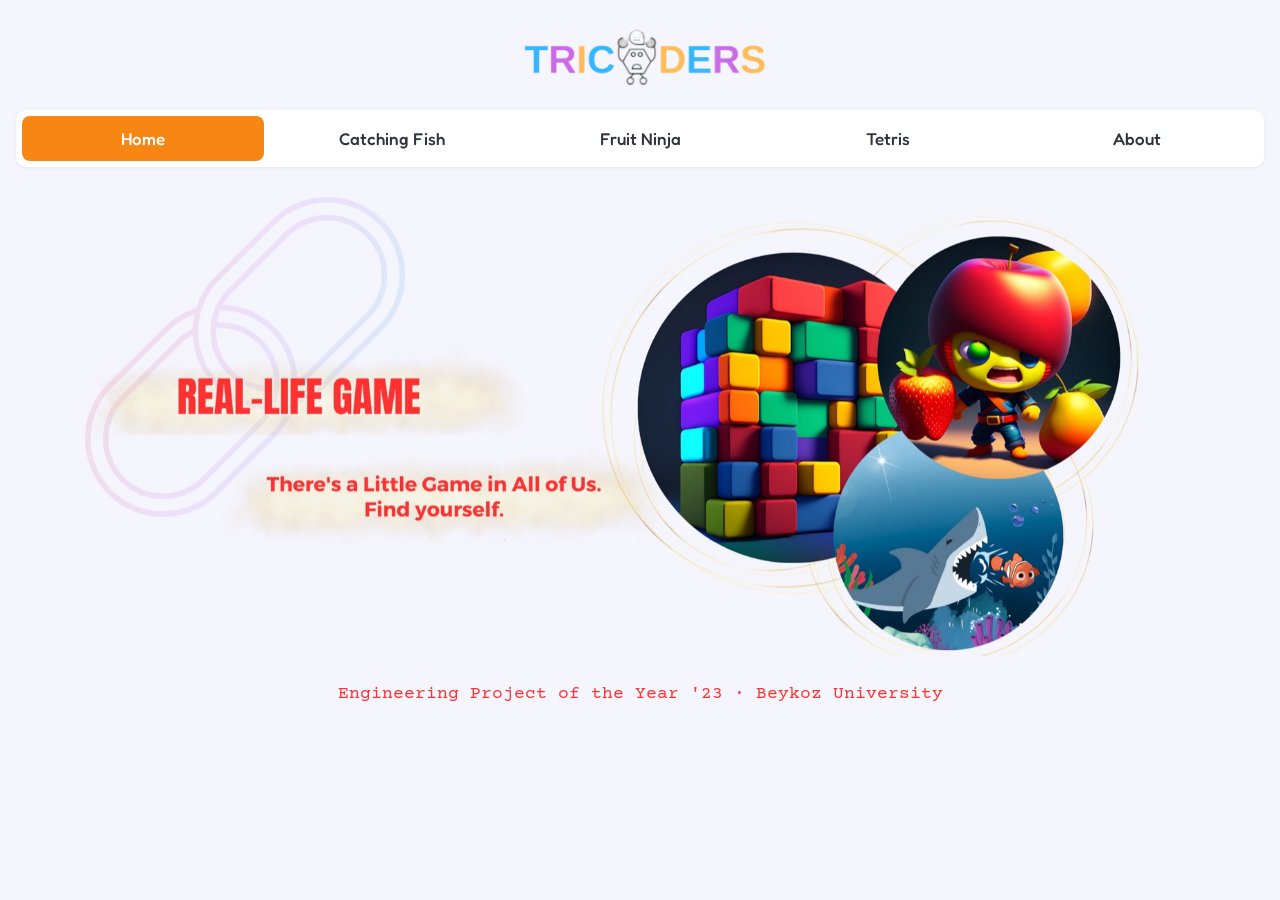
==== web/index.html @ 1a33a557 "Add browser version of the site and games Rewrites the Streamlit + pygame project as a static site i" ====
<!DOCTYPE html>
<html lang="en">
<head>
  <meta charset="UTF-8">
  <meta name="viewport" content="width=device-width, initial-scale=1.0">
  <title>Tricoders · Real-Life Games</title>
  <meta name="description" content="Tricoders: Catching Fish, Fruit Ninja and Tetris played with your hands through your webcam.">
  <link rel="icon" href="assets/site/icon.png">
  <link href="https://fonts.googleapis.com/css2?family=Fredoka:wght@500;600;700&family=Courier+Prime:wght@700&display=swap" rel="stylesheet">
  <style>
    :root {
      --bg: #f5f5fd;
      --primary: #f88615;
      --text: #31333f;
      --muted: #6b6d7a;
      --card: #ffffff;
      --border: #e4e4f0;
    }
    * { box-sizing: border-box; }
    body {
      margin: 0;
      background: var(--bg);
      color: var(--text);
      font-family: "Fredoka", system-ui, sans-serif;
    }
    .wrap { max-width: 1280px; margin: 0 auto; padding: 0 16px 48px; }

    header { padding: 28px 0 8px; text-align: center; }
    header img { width: min(420px, 80%); height: auto; }

    nav {
      display: flex;
      flex-wrap: wrap;
      gap: 6px;
      justify-content: center;
      background: var(--card);
      border-radius: 10px;
      padding: 6px;
      margin: 12px auto 28px;
      box-shadow: 0 1px 4px rgba(0, 0, 0, 0.06);
    }
    nav a {
      flex: 1 1 140px;
      text-align: center;
      padding: 12px 10px;
      border-radius: 8px;
      color: var(--text);
      text-decoration: none;
      font-weight: 500;
      font-size: 17px;
    }
    nav a:hover { color: var(--primary); }
    nav a.active { background: var(--primary); color: #fff; }

    section { display: none; }
    section.active { display: block; }
    .hero { width: 100%; height: auto; display: block; border-radius: 12px; }

    .actions {
      display: flex;
      flex-wrap: wrap;
      gap: 14px;
      justify-content: center;
      align-items: center;
      margin: 0 0 22px;
    }
    .play {
      display: inline-block;
      padding: 14px 34px;
      border-radius: 999px;
      color: #fff;
      font-weight: 700;
      font-size: 20px;
      letter-spacing: 0.5px;
      text-decoration: none;
      box-shadow: 0 6px 18px rgba(0, 0, 0, 0.12);
      transition: transform 0.15s ease;
    }
    .play:hover { transform: translateY(-2px); }
    .play.blue { background: #2e78d6; }
    .play.red { background: #e5383b; }
    .play.green { background: #1fa45a; }
    .download { color: var(--muted); font-weight: 500; }
    .note {
      text-align: center;
      color: var(--muted);
      font-size: 15px;
      margin: -8px 0 22px;
    }

    .feedback {
      max-width: 720px;
      margin: 32px auto 0;
      background: var(--card);
      border-radius: 14px;
      padding: 24px;
      box-shadow: 0 1px 4px rgba(0, 0, 0, 0.06);
    }
    .feedback h2 { margin: 0 0 16px; font-weight: 600; }
    .feedback label { display: block; font-size: 14px; color: var(--muted); margin: 12px 0 4px; }
    .feedback input {
      width: 100%;
      padding: 10px 12px;
      border: 1px solid var(--border);
      border-radius: 8px;
      font: inherit;
      background: var(--bg);
    }
    .grid2 { display: grid; grid-template-columns: 1fr 1fr; gap: 0 16px; }
    .feedback button {
      margin-top: 18px;
      padding: 10px 22px;
      border: 0;
      border-radius: 8px;
      background: var(--primary);
      color: #fff;
      font: inherit;
      font-weight: 600;
      cursor: pointer;
    }
    .success { color: #1f8a4c; margin-left: 12px; }
    .entries { margin-top: 20px; font-size: 14px; color: var(--muted); }
    .entries div { padding: 8px 0; border-top: 1px solid var(--border); }

    .award {
      text-align: center;
      font-family: "Courier Prime", monospace;
      color: #ff3131;
      font-size: 18px;
      margin: 28px 0 0;
    }

    /* HINT block drawn in the empty space under each game's description, like the original site */
    .game-card { position: relative; container-type: inline-size; }
    .hint {
      position: absolute;
      left: 37.6%;
      top: 57%;
      width: 58%;
      font-size: 1.3cqw;
    }
    .hint-label {
      display: inline-block;
      background: #fde9d6;
      padding: 0.2em 0.4em;
      border-radius: 4px;
      font-weight: 700;
      font-size: 1.15em;
      letter-spacing: 0.5px;
    }
    .hint-row {
      display: flex;
      align-items: flex-start;
      justify-content: center;
      gap: 3.2em;
      margin-top: 0.6em;
    }
    .hint-row.center { align-items: center; }
    .hint-item { display: flex; flex-direction: column; align-items: center; gap: 0.3em; }
    .hint-item img { width: 4.6em; height: auto; }
    .hint-item b {
      color: var(--primary);
      font-size: 0.95em;
      letter-spacing: 0.5px;
      white-space: nowrap;
    }
    .hint-item svg { width: 4.6em; height: auto; }
    .hint-item svg.rot { width: 1.9em; }
    .hint-item svg.down { width: 1em; }
    .hint-item .no-hand { font-weight: 700; font-size: 1.05em; height: 5.5em; display: flex; align-items: center; }
    @media (max-width: 700px) {
      .hint { position: static; width: auto; font-size: 13px; margin: 12px 0 0; }
      .hint-row { gap: 18px; flex-wrap: wrap; }
      .hint-item img { width: 46px; }
      .hint-item svg { width: 54px; }
      .hint-item svg.rot { width: 22px; }
      .hint-item svg.down { width: 12px; }
      .hint-item .no-hand { height: 56px; }
    }
    @media (max-width: 600px) {
      .grid2 { grid-template-columns: 1fr; }
      nav a { flex-basis: 45%; font-size: 15px; }
    }
  </style>
</head>
<body>
  <div class="wrap">
    <header><img src="assets/site/logo.png" alt="Tricoders"></header>

    <nav>
      <a href="#home" data-tab="home">Home</a>
      <a href="#catching-fish" data-tab="catching-fish">Catching Fish</a>
      <a href="#fruit-ninja" data-tab="fruit-ninja">Fruit Ninja</a>
      <a href="#tetris" data-tab="tetris">Tetris</a>
      <a href="#about" data-tab="about">About</a>
    </nav>

    <section id="home">
      <img class="hero" src="assets/site/home.jpg" alt="Real-Life Game: There's a little game in all of us. Find yourself.">
      <p class="award">Engineering Project of the Year '23 · Beykoz University</p>
    </section>

    <section id="catching-fish">
      <div class="actions">
        <a class="play blue" href="games/catching-fish.html">PLAY CATCHING FISH</a>
        <a class="download" href="https://github.com/elif1906/Catching-fish" target="_blank" rel="noopener">Download</a>
      </div>
      <p class="note">Kameran açılır, elini aç-kapa yaparak köpek balığını yönet. Kamera yoksa fare ile de oynanır.</p>
      <div class="game-card">
        <img class="hero" src="assets/site/catching-fish.jpg" alt="Catching Fish">
        <div class="hint">
          <span class="hint-label">HINT:</span>
          <div class="hint-row center">
            <div class="hint-item"><img src="assets/hints/open.svg" alt="Open hand"></div>
            <div class="hint-item"><svg viewBox="0 0 120 60" fill="none" stroke="#222" stroke-width="5" stroke-linecap="round" stroke-linejoin="round"><path d="M6 52 C20 20 48 12 58 30 C66 46 46 50 50 34 C56 14 86 8 108 16"/><path d="M96 6 L110 16 L98 28"/></svg><b>CATCHING</b></div>
            <div class="hint-item"><img src="assets/hints/fist.svg" alt="Closed hand"></div>
          </div>
        </div>
      </div>
    </section>

    <section id="fruit-ninja">
      <div class="actions">
        <a class="play red" href="games/fruit-ninja.html">PLAY FRUIT NINJA</a>
        <a class="download" href="https://github.com/elif1906/FruitAl" target="_blank" rel="noopener">Download</a>
      </div>
      <p class="note">İki elinle de oynayabilirsin: meyvenin üstünde elini aç, sonra kapatıp yakala.</p>
      <div class="game-card">
        <img class="hero" src="assets/site/fruit-ninja.jpg" alt="Fruit Ninja">
        <div class="hint">
          <span class="hint-label">HINT:</span>
          <div class="hint-row center">
            <div class="hint-item"><img src="assets/hints/open.svg" alt="Open hand"></div>
            <div class="hint-item"><svg viewBox="0 0 120 60" fill="none" stroke="#222" stroke-width="5" stroke-linecap="round" stroke-linejoin="round"><path d="M6 52 C20 20 48 12 58 30 C66 46 46 50 50 34 C56 14 86 8 108 16"/><path d="M96 6 L110 16 L98 28"/></svg><b>PICK UP</b></div>
            <div class="hint-item"><img src="assets/hints/fist.svg" alt="Closed hand"></div>
          </div>
        </div>
      </div>
    </section>

    <section id="tetris">
      <div class="actions">
        <a class="play green" href="games/tetris.html">PLAY TETRIS</a>
        <a class="download" href="https://github.com/elif1906/TetrisAl" target="_blank" rel="noopener">Download</a>
      </div>
      <p class="note">Blokları el hareketlerinle yönet. Klavyenin ok tuşları da çalışır.</p>
      <div class="game-card">
        <img class="hero" src="assets/site/tetris.jpg" alt="Tetris">
        <div class="hint">
          <span class="hint-label">HINT:</span>
          <div class="hint-row">
            <div class="hint-item"><img src="assets/hints/thumb.svg" alt="Fist with thumb out"><b>GO LEFT</b><svg viewBox="0 0 120 30" fill="none" stroke="#222" stroke-width="5" stroke-linecap="round" stroke-linejoin="round"><path d="M112 15 H10 M24 4 L10 15 L24 26"/></svg></div>
            <div class="hint-item"><img src="assets/hints/pinky.svg" alt="Fist with pinky up"><b>GO RIGHT</b><svg viewBox="0 0 120 30" fill="none" stroke="#222" stroke-width="5" stroke-linecap="round" stroke-linejoin="round"><path d="M8 15 H110 M96 4 L110 15 L96 26"/></svg></div>
            <div class="hint-item"><img src="assets/hints/open.svg" alt="Open hand"><b>ROTATES</b><svg class="rot" viewBox="0 0 60 60" fill="none" stroke="#222" stroke-width="5" stroke-linecap="round" stroke-linejoin="round"><path d="M44 16 A20 20 0 1 1 16 18"/><path d="M8 10 L16 18 L6 24"/></svg></div>
            <div class="hint-item"><span class="no-hand">NO HAND</span><b>GO DOWN</b><svg class="down" viewBox="0 0 30 60" fill="none" stroke="#222" stroke-width="5" stroke-linecap="round" stroke-linejoin="round"><path d="M15 4 V54 M4 42 L15 54 L26 42"/></svg></div>
          </div>
        </div>
      </div>
    </section>

    <section id="about">
      <img class="hero" src="assets/site/about.jpg" alt="Who are we? Şevval Kalkavan, Kübra Bahadır, Elif Nur Aslıhan Celepoğlu">

      <form class="feedback" id="feedback">
        <h2>We are waiting your comments 😎</h2>
        <div class="grid2">
          <div><label for="f-name">Name</label><input id="f-name" required></div>
          <div><label for="f-last">Last name</label><input id="f-last"></div>
          <div><label for="f-age">Age</label><input id="f-age" type="number" min="0" max="120"></div>
          <div><label for="f-game">Favorite game</label><input id="f-game"></div>
          <div><label for="f-fish">Catching Fish score [0–10]</label><input id="f-fish" type="number" min="0" max="10"></div>
          <div><label for="f-fruit">Fruit Ninja score [0–10]</label><input id="f-fruit" type="number" min="0" max="10"></div>
          <div><label for="f-tetris">Tetris score [0–10]</label><input id="f-tetris" type="number" min="0" max="10"></div>
        </div>
        <button type="submit">Sign the form</button><span class="success" id="f-ok" hidden>Form signed successfully.</span>
        <div class="entries" id="entries"></div>
      </form>
    </section>
  </div>

  <script>
    const tabs = ["home", "catching-fish", "fruit-ninja", "tetris", "about"];
    function show() {
      const current = tabs.includes(location.hash.slice(1)) ? location.hash.slice(1) : "home";
      for (const id of tabs) document.getElementById(id).classList.toggle("active", id === current);
      document.querySelectorAll("nav a").forEach((a) => a.classList.toggle("active", a.dataset.tab === current));
    }
    window.addEventListener("hashchange", show);
    show();

    // comments are kept in this browser only (the site has no server)
    const KEY = "tricoders-comments";
    const read = () => { try { return JSON.parse(localStorage.getItem(KEY)) || []; } catch { return []; } };
    function renderEntries() {
      const box = document.getElementById("entries");
      box.replaceChildren(...read().map((e) => {
        const div = document.createElement("div");
        div.textContent = `${e.name} ${e.last} · ${e.game || "-"} · Fish ${e.fish || "-"} / Fruit ${e.fruit || "-"} / Tetris ${e.tetris || "-"} · ${e.date}`;
        return div;
      }));
    }
    document.getElementById("feedback").addEventListener("submit", (ev) => {
      ev.preventDefault();
      const v = (id) => document.getElementById(id).value.trim();
      const entry = { name: v("f-name"), last: v("f-last"), age: v("f-age"), game: v("f-game"),
        fish: v("f-fish"), fruit: v("f-fruit"), tetris: v("f-tetris"), date: new Date().toLocaleString() };
      try { localStorage.setItem(KEY, JSON.stringify([...read(), entry])); } catch {}
      ev.target.reset();
      document.getElementById("f-ok").hidden = false;
      renderEntries();
    });
    renderEntries();
  </script>
</body>
</html>
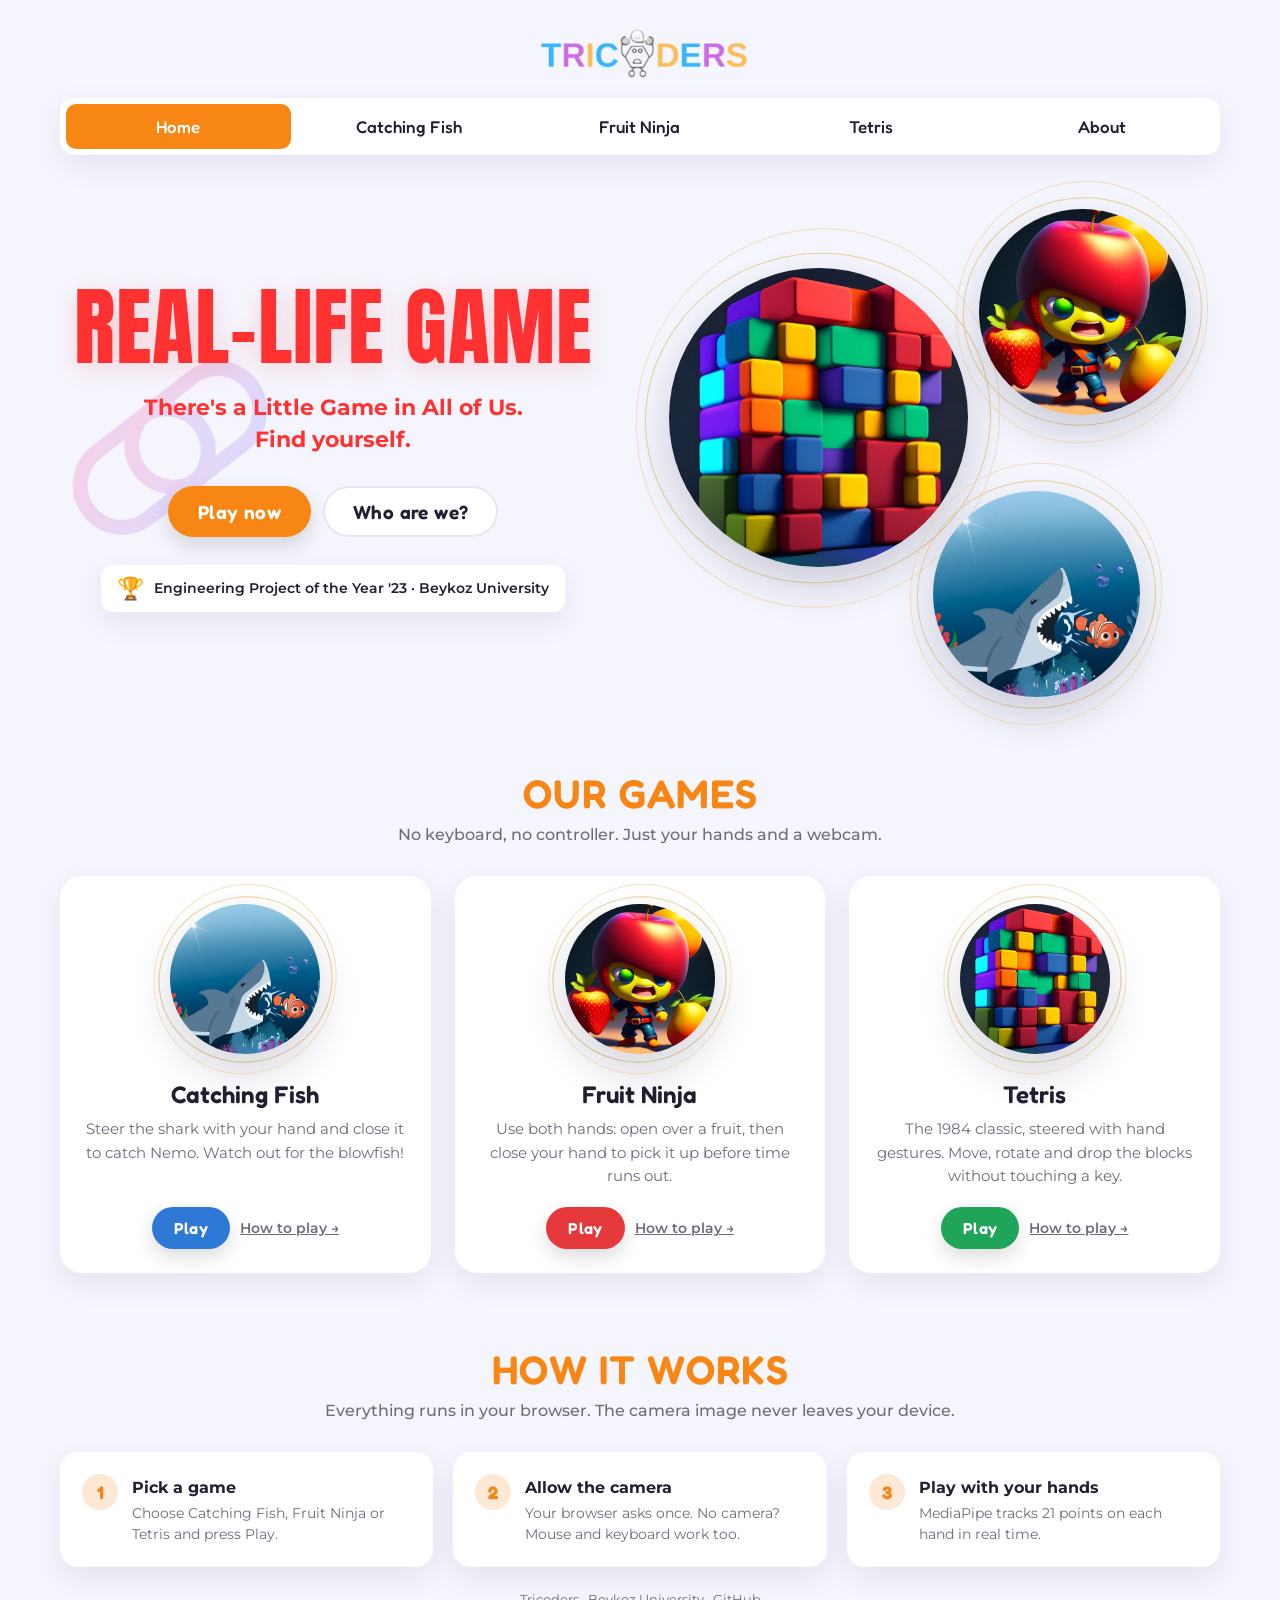
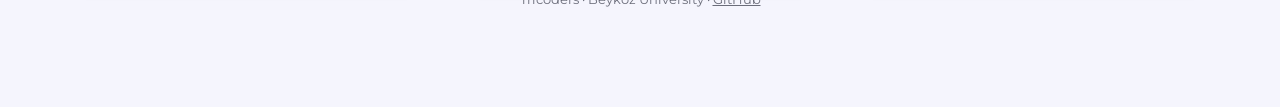
==== commit 70602fb3: "Rebuild site pages in HTML/CSS instead of PNG slides The home hero, game descriptions and About team" ====
--- a/web/index.html
+++ b/web/index.html
@@ -6,180 +6,403 @@
   <title>Tricoders · Real-Life Games</title>
   <meta name="description" content="Tricoders: Catching Fish, Fruit Ninja and Tetris played with your hands through your webcam.">
   <link rel="icon" href="assets/site/icon.png">
-  <link href="https://fonts.googleapis.com/css2?family=Fredoka:wght@500;600;700&family=Courier+Prime:wght@700&display=swap" rel="stylesheet">
+  <link rel="preconnect" href="https://fonts.googleapis.com">
+  <link rel="preconnect" href="https://fonts.gstatic.com" crossorigin>
+  <link href="https://fonts.googleapis.com/css2?family=Anton&family=Fredoka:wght@500;600;700&family=Montserrat:wght@500;600;700;800&display=swap" rel="stylesheet">
   <style>
     :root {
       --bg: #f5f5fd;
-      --primary: #f88615;
-      --text: #31333f;
+      --surface: #ffffff;
+      --text: #1f2030;
       --muted: #6b6d7a;
-      --card: #ffffff;
-      --border: #e4e4f0;
+      --border: #e6e6f2;
+      --orange: #f88615;
+      --orange-soft: #fde9d6;
+      --red: #ff3131;
+      --gold: #e9cf98;
+      --blue: #2e78d6;
+      --green: #1fa45a;
+      --lilac: #e4d8ff;
+      --shadow: 0 10px 30px rgba(40, 30, 90, 0.08);
     }
     * { box-sizing: border-box; }
+    html { scroll-behavior: smooth; }
     body {
       margin: 0;
       background: var(--bg);
       color: var(--text);
-      font-family: "Fredoka", system-ui, sans-serif;
-    }
-    .wrap { max-width: 1280px; margin: 0 auto; padding: 0 16px 48px; }
-
-    header { padding: 28px 0 8px; text-align: center; }
-    header img { width: min(420px, 80%); height: auto; }
-
+      font-family: "Montserrat", system-ui, sans-serif;
+      -webkit-font-smoothing: antialiased;
+    }
+    img { max-width: 100%; display: block; }
+    a { color: inherit; }
+    .wrap { max-width: 1200px; margin: 0 auto; padding: 0 20px 64px; }
+
+    /* ---------- header + nav ---------- */
+    header { padding: 28px 0 6px; display: flex; justify-content: center; }
+    header img { width: min(360px, 76%); height: auto; }
     nav {
       display: flex;
-      flex-wrap: wrap;
       gap: 6px;
-      justify-content: center;
-      background: var(--card);
+      background: var(--surface);
+      border-radius: 14px;
+      padding: 6px;
+      margin: 14px auto 0;
+      box-shadow: var(--shadow);
+      position: sticky;
+      top: 10px;
+      z-index: 5;
+    }
+    nav a {
+      flex: 1;
+      text-align: center;
+      padding: 12px 8px;
       border-radius: 10px;
-      padding: 6px;
-      margin: 12px auto 28px;
-      box-shadow: 0 1px 4px rgba(0, 0, 0, 0.06);
-    }
-    nav a {
-      flex: 1 1 140px;
-      text-align: center;
-      padding: 12px 10px;
-      border-radius: 8px;
-      color: var(--text);
       text-decoration: none;
+      font-family: "Fredoka", sans-serif;
       font-weight: 500;
       font-size: 17px;
-    }
-    nav a:hover { color: var(--primary); }
-    nav a.active { background: var(--primary); color: #fff; }
-
-    section { display: none; }
+      transition: background 0.15s, color 0.15s;
+    }
+    nav a:hover { color: var(--orange); }
+    nav a.active { background: var(--orange); color: #fff; }
+
+    section { display: none; padding-top: 44px; animation: fade 0.35s ease; }
     section.active { display: block; }
-    .hero { width: 100%; height: auto; display: block; border-radius: 12px; }
-
-    .actions {
-      display: flex;
-      flex-wrap: wrap;
-      gap: 14px;
-      justify-content: center;
+    @keyframes fade { from { opacity: 0; transform: translateY(8px); } to { opacity: 1; transform: none; } }
+
+    /* ---------- shared bits ---------- */
+    .hl {
+      background: var(--orange-soft);
+      padding: 0.18em 0.4em;
+      line-height: 2.05;
+      border-radius: 6px;
+      -webkit-box-decoration-break: clone;
+      box-decoration-break: clone;
+    }
+    .btn {
+      display: inline-flex;
       align-items: center;
-      margin: 0 0 22px;
-    }
-    .play {
-      display: inline-block;
-      padding: 14px 34px;
+      gap: 10px;
+      padding: 14px 30px;
       border-radius: 999px;
       color: #fff;
+      font-family: "Fredoka", sans-serif;
+      font-weight: 600;
+      font-size: 19px;
+      letter-spacing: 0.4px;
+      text-decoration: none;
+      box-shadow: 0 8px 20px rgba(0, 0, 0, 0.14);
+      transition: transform 0.15s ease, box-shadow 0.15s ease;
+    }
+    .btn:hover { transform: translateY(-2px); box-shadow: 0 12px 26px rgba(0, 0, 0, 0.18); }
+    .btn.orange { background: var(--orange); }
+    .btn.blue { background: var(--blue); }
+    .btn.red { background: #e5383b; }
+    .btn.green { background: var(--green); }
+    .btn.ghost { background: var(--surface); color: var(--text); box-shadow: inset 0 0 0 2px var(--border); }
+    .btn svg { width: 18px; height: 18px; }
+
+    /* round artwork with the thin gold orbit rings of the original design */
+    .orb { position: relative; aspect-ratio: 1; }
+    .orb img {
+      width: 100%;
+      height: 100%;
+      object-fit: cover;
+      border-radius: 50%;
+      transform: scale(1.0);
+      box-shadow: 0 18px 40px rgba(20, 20, 60, 0.18);
+    }
+    .orb::before, .orb::after {
+      content: "";
+      position: absolute;
+      inset: -7%;
+      border-radius: 50%;
+      border: 1.5px solid var(--gold);
+      pointer-events: none;
+    }
+    .orb::before { transform: rotate(-12deg) scale(1.02, 0.97); }
+    .orb::after { inset: -12%; transform: rotate(18deg) scale(0.98, 1.03); opacity: 0.6; }
+
+    /* ---------- home ---------- */
+    .hero {
+      display: grid;
+      grid-template-columns: 1fr 1.05fr;
+      align-items: center;
+      gap: 40px;
+      min-height: 460px;
+    }
+    .hero-text { position: relative; text-align: center; padding: 40px 0; }
+    .chain {
+      position: absolute;
+      left: -30px;
+      top: 50%;
+      width: 280px;
+      transform: translateY(-50%);
+      opacity: 0.55;
+      z-index: -1;
+    }
+    .hero h1 {
+      margin: 0;
+      font-family: "Anton", sans-serif;
+      font-weight: 400;
+      font-size: clamp(48px, 7vw, 86px);
+      line-height: 1;
+      letter-spacing: 1px;
+      color: var(--red);
+      text-shadow: 0 6px 24px rgba(255, 49, 49, 0.18);
+    }
+    .tagline {
+      margin: 22px 0 30px;
+      color: var(--red);
       font-weight: 700;
-      font-size: 20px;
+      font-size: clamp(17px, 1.9vw, 22px);
+      line-height: 1.45;
+    }
+    .hero-cta { display: flex; flex-wrap: wrap; gap: 12px; justify-content: center; }
+    .award {
+      display: inline-flex;
+      align-items: center;
+      gap: 10px;
+      margin-top: 28px;
+      padding: 10px 16px;
+      border-radius: 12px;
+      background: var(--surface);
+      box-shadow: var(--shadow);
+      font-size: 14px;
+      font-weight: 600;
+    }
+    .award span { font-size: 22px; }
+
+    .cluster { position: relative; aspect-ratio: 1.15; }
+    .cluster .orb { position: absolute; animation: float 6s ease-in-out infinite; }
+    .cluster .o1 { width: 52%; left: 4%; top: 14%; }
+    .cluster .o2 { width: 36%; right: 6%; top: 2%; animation-delay: -2s; }
+    .cluster .o3 { width: 36%; right: 14%; bottom: 0; animation-delay: -4s; }
+    @keyframes float { 0%, 100% { transform: translateY(0); } 50% { transform: translateY(-10px); } }
+
+    .section-title {
+      text-align: center;
+      font-family: "Fredoka", sans-serif;
+      font-weight: 600;
+      font-size: clamp(28px, 3.4vw, 40px);
+      color: var(--orange);
+      letter-spacing: 1px;
+      margin: 72px 0 8px;
+    }
+    .section-sub { text-align: center; color: var(--muted); margin: 0 0 32px; font-weight: 500; }
+
+    .cards { display: grid; grid-template-columns: repeat(3, 1fr); gap: 24px; }
+    .card {
+      background: var(--surface);
+      border-radius: 22px;
+      padding: 28px 24px 24px;
+      box-shadow: var(--shadow);
+      display: flex;
+      flex-direction: column;
+      align-items: center;
+      text-align: center;
+      transition: transform 0.2s ease;
+    }
+    .card:hover { transform: translateY(-4px); }
+    .card .orb { width: 150px; margin-bottom: 26px; }
+    .card h3 { margin: 0 0 8px; font-family: "Fredoka", sans-serif; font-weight: 600; font-size: 24px; }
+    .card p { margin: 0 0 20px; color: var(--muted); font-size: 15px; line-height: 1.55; flex: 1; }
+    .card .links { display: flex; gap: 10px; align-items: center; }
+    .card .btn { padding: 11px 22px; font-size: 16px; }
+    .card .more { font-weight: 600; font-size: 14px; color: var(--muted); }
+
+    .steps { display: grid; grid-template-columns: repeat(3, 1fr); gap: 20px; }
+    .step {
+      background: var(--surface);
+      border-radius: 18px;
+      padding: 22px;
+      box-shadow: var(--shadow);
+      display: flex;
+      gap: 14px;
+      align-items: flex-start;
+    }
+    .step b {
+      flex: none;
+      width: 36px;
+      height: 36px;
+      border-radius: 50%;
+      display: grid;
+      place-items: center;
+      background: var(--orange-soft);
+      color: var(--orange);
+      font-family: "Fredoka", sans-serif;
+      font-size: 18px;
+    }
+    .step h4 { margin: 4px 0 6px; font-size: 16px; }
+    .step p { margin: 0; color: var(--muted); font-size: 14px; line-height: 1.5; }
+
+    /* ---------- game pages ---------- */
+    .game {
+      display: grid;
+      grid-template-columns: 0.8fr 1.2fr;
+      gap: 56px;
+      align-items: center;
+    }
+    .game .orb { width: min(360px, 82%); margin: 0 auto; }
+    .game h2 {
+      margin: 0 0 18px;
+      font-family: "Fredoka", sans-serif;
+      font-weight: 700;
+      font-size: clamp(34px, 4vw, 48px);
+    }
+    .desc {
+      margin: 0;
+      font-weight: 500;
+      font-size: clamp(15px, 1.45vw, 18px);
+      letter-spacing: 0.04em;
+    }
+    .game .actions { display: flex; flex-wrap: wrap; gap: 12px; align-items: center; margin-top: 28px; }
+    .note { margin: 14px 0 0; color: var(--muted); font-size: 14px; font-weight: 500; }
+
+    .hint { margin-top: 30px; }
+    .hint-label {
+      display: inline-block;
+      background: var(--orange-soft);
+      padding: 4px 10px;
+      border-radius: 6px;
+      font-weight: 800;
+      font-size: 15px;
+      letter-spacing: 0.6px;
+    }
+    .hint-row { display: flex; flex-wrap: wrap; gap: 34px; align-items: flex-start; margin-top: 18px; }
+    .hint-row.center { align-items: center; }
+    .hint-item { display: flex; flex-direction: column; align-items: center; gap: 6px; }
+    .hint-item img { width: 62px; height: auto; }
+    .hint-item b {
+      font-family: "Fredoka", sans-serif;
+      color: var(--orange);
+      font-size: 14px;
+      font-weight: 700;
       letter-spacing: 0.5px;
-      text-decoration: none;
-      box-shadow: 0 6px 18px rgba(0, 0, 0, 0.12);
-      transition: transform 0.15s ease;
-    }
-    .play:hover { transform: translateY(-2px); }
-    .play.blue { background: #2e78d6; }
-    .play.red { background: #e5383b; }
-    .play.green { background: #1fa45a; }
-    .download { color: var(--muted); font-weight: 500; }
-    .note {
+      white-space: nowrap;
+    }
+    .hint-item svg { width: 64px; height: auto; }
+    .hint-item svg.rot { width: 26px; }
+    .hint-item svg.down { width: 14px; }
+    .hint-item .no-hand { font-weight: 800; font-size: 14px; height: 72px; display: flex; align-items: center; }
+
+    /* ---------- about ---------- */
+    .team { display: grid; grid-template-columns: repeat(3, 1fr); gap: 28px; margin-top: 8px; }
+    .member { display: flex; flex-direction: column; align-items: center; }
+    .member .photo {
+      width: 170px;
+      aspect-ratio: 1;
+      border-radius: 50%;
+      padding: 8px;
+      background: radial-gradient(circle, #fff7e6 60%, #fbe3b8 100%);
+      box-shadow: 0 0 0 6px #fff4dd, 0 14px 32px rgba(248, 134, 21, 0.25);
+      position: relative;
+      z-index: 1;
+    }
+    .member .photo img { width: 100%; height: 100%; border-radius: 50%; object-fit: cover; }
+    .member .info {
+      margin-top: -20px;
+      padding: 38px 18px 22px;
+      width: min(280px, 100%);
+      background: var(--surface);
+      border-radius: 24px;
       text-align: center;
-      color: var(--muted);
+      box-shadow: inset 0 -7px 0 #f3b37a, inset 0 7px 0 #f8cfa5, var(--shadow);
+    }
+    .member .name { font-weight: 600; font-size: 15px; }
+    .member .role {
+      margin-top: 8px;
+      font-family: "Fredoka", sans-serif;
+      font-weight: 700;
+      font-size: 17px;
+      letter-spacing: 0.6px;
+      text-transform: uppercase;
+    }
+
+    .story {
+      margin: 64px auto 0;
+      max-width: 860px;
+      background: var(--surface);
+      border-radius: 22px;
+      padding: 30px 32px;
+      box-shadow: var(--shadow);
+      line-height: 1.7;
       font-size: 15px;
-      margin: -8px 0 22px;
+    }
+    .story h3 { margin: 0 0 10px; font-family: "Fredoka", sans-serif; font-size: 22px; font-weight: 600; }
+    .story p { margin: 0 0 10px; color: #3c3e4c; }
+    .tags { display: flex; flex-wrap: wrap; gap: 8px; margin-top: 14px; }
+    .tags span {
+      padding: 6px 12px;
+      border-radius: 999px;
+      background: var(--bg);
+      font-size: 13px;
+      font-weight: 600;
     }
 
     .feedback {
-      max-width: 720px;
-      margin: 32px auto 0;
-      background: var(--card);
-      border-radius: 14px;
-      padding: 24px;
-      box-shadow: 0 1px 4px rgba(0, 0, 0, 0.06);
-    }
-    .feedback h2 { margin: 0 0 16px; font-weight: 600; }
-    .feedback label { display: block; font-size: 14px; color: var(--muted); margin: 12px 0 4px; }
+      max-width: 860px;
+      margin: 28px auto 0;
+      background: var(--surface);
+      border-radius: 22px;
+      padding: 30px 32px;
+      box-shadow: var(--shadow);
+    }
+    .feedback h3 { margin: 0 0 6px; font-family: "Fredoka", sans-serif; font-size: 24px; font-weight: 600; }
+    .feedback label { display: block; font-size: 13px; color: var(--muted); margin: 14px 0 6px; font-weight: 600; }
     .feedback input {
       width: 100%;
-      padding: 10px 12px;
-      border: 1px solid var(--border);
-      border-radius: 8px;
+      padding: 11px 13px;
+      border: 1.5px solid var(--border);
+      border-radius: 10px;
       font: inherit;
+      font-size: 15px;
       background: var(--bg);
-    }
-    .grid2 { display: grid; grid-template-columns: 1fr 1fr; gap: 0 16px; }
+      outline: none;
+      transition: border-color 0.15s;
+    }
+    .feedback input:focus { border-color: var(--orange); }
+    .grid2 { display: grid; grid-template-columns: 1fr 1fr; gap: 0 18px; }
     .feedback button {
-      margin-top: 18px;
-      padding: 10px 22px;
+      margin-top: 22px;
+      padding: 12px 26px;
       border: 0;
-      border-radius: 8px;
-      background: var(--primary);
+      border-radius: 999px;
+      background: var(--orange);
       color: #fff;
-      font: inherit;
+      font-family: "Fredoka", sans-serif;
+      font-size: 17px;
       font-weight: 600;
       cursor: pointer;
     }
-    .success { color: #1f8a4c; margin-left: 12px; }
+    .success { color: var(--green); margin-left: 12px; font-weight: 600; }
     .entries { margin-top: 20px; font-size: 14px; color: var(--muted); }
-    .entries div { padding: 8px 0; border-top: 1px solid var(--border); }
-
-    .award {
-      text-align: center;
-      font-family: "Courier Prime", monospace;
-      color: #ff3131;
-      font-size: 18px;
-      margin: 28px 0 0;
-    }
-
-    /* HINT block drawn in the empty space under each game's description, like the original site */
-    .game-card { position: relative; container-type: inline-size; }
-    .hint {
-      position: absolute;
-      left: 37.6%;
-      top: 57%;
-      width: 58%;
-      font-size: 1.3cqw;
-    }
-    .hint-label {
-      display: inline-block;
-      background: #fde9d6;
-      padding: 0.2em 0.4em;
-      border-radius: 4px;
-      font-weight: 700;
-      font-size: 1.15em;
-      letter-spacing: 0.5px;
-    }
-    .hint-row {
-      display: flex;
-      align-items: flex-start;
-      justify-content: center;
-      gap: 3.2em;
-      margin-top: 0.6em;
-    }
-    .hint-row.center { align-items: center; }
-    .hint-item { display: flex; flex-direction: column; align-items: center; gap: 0.3em; }
-    .hint-item img { width: 4.6em; height: auto; }
-    .hint-item b {
-      color: var(--primary);
-      font-size: 0.95em;
-      letter-spacing: 0.5px;
-      white-space: nowrap;
-    }
-    .hint-item svg { width: 4.6em; height: auto; }
-    .hint-item svg.rot { width: 1.9em; }
-    .hint-item svg.down { width: 1em; }
-    .hint-item .no-hand { font-weight: 700; font-size: 1.05em; height: 5.5em; display: flex; align-items: center; }
-    @media (max-width: 700px) {
-      .hint { position: static; width: auto; font-size: 13px; margin: 12px 0 0; }
-      .hint-row { gap: 18px; flex-wrap: wrap; }
-      .hint-item img { width: 46px; }
-      .hint-item svg { width: 54px; }
-      .hint-item svg.rot { width: 22px; }
-      .hint-item svg.down { width: 12px; }
-      .hint-item .no-hand { height: 56px; }
+    .entries div { padding: 10px 0; border-top: 1px solid var(--border); }
+
+    footer { text-align: center; color: var(--muted); font-size: 13px; padding: 24px 0 36px; }
+
+    /* ---------- responsive ---------- */
+    @media (max-width: 900px) {
+      .hero, .game { grid-template-columns: 1fr; gap: 28px; }
+      .hero-text { padding: 10px 0 0; }
+      .cluster { max-width: 460px; margin: 0 auto; width: 100%; }
+      .game { text-align: left; }
+      .game .orb { width: min(280px, 70%); }
+      .cards, .steps, .team { grid-template-columns: 1fr; }
+      .card .orb { width: 130px; }
     }
     @media (max-width: 600px) {
+      .wrap { padding: 0 16px 48px; }
+      nav { flex-wrap: wrap; }
+      nav a { flex: 1 1 30%; font-size: 15px; padding: 10px 4px; }
       .grid2 { grid-template-columns: 1fr; }
-      nav a { flex-basis: 45%; font-size: 15px; }
+      .hint-row { gap: 20px; }
+      .feedback, .story { padding: 24px 20px; }
+      .chain { width: 200px; left: -40px; }
+    }
+    @media (prefers-reduced-motion: reduce) {
+      .cluster .orb, section { animation: none; }
     }
   </style>
 </head>
@@ -195,74 +418,169 @@
       <a href="#about" data-tab="about">About</a>
     </nav>
 
+    <!-- HOME -->
     <section id="home">
-      <img class="hero" src="assets/site/home.jpg" alt="Real-Life Game: There's a little game in all of us. Find yourself.">
-      <p class="award">Engineering Project of the Year '23 · Beykoz University</p>
+      <div class="hero">
+        <div class="hero-text">
+          <svg class="chain" viewBox="0 0 300 300" fill="none" aria-hidden="true">
+            <defs>
+              <linearGradient id="chainGrad" x1="0" y1="0" x2="1" y2="1">
+                <stop offset="0" stop-color="#f6b6d9"/><stop offset="1" stop-color="#c9c2ff"/>
+              </linearGradient>
+            </defs>
+            <g stroke="url(#chainGrad)" stroke-width="16" transform="rotate(-38 150 150)">
+              <rect x="40" y="105" width="150" height="90" rx="45"/>
+              <rect x="110" y="105" width="150" height="90" rx="45"/>
+            </g>
+          </svg>
+          <h1>REAL-LIFE GAME</h1>
+          <p class="tagline">There's a Little Game in All of Us.<br>Find yourself.</p>
+          <div class="hero-cta">
+            <a class="btn orange" href="#games">Play now</a>
+            <a class="btn ghost" href="#about">Who are we?</a>
+          </div>
+          <div class="award"><span>🏆</span> Engineering Project of the Year '23 · Beykoz University</div>
+        </div>
+        <div class="cluster" aria-hidden="true">
+          <div class="orb o1"><img src="assets/site/game-tetris.jpg" alt=""></div>
+          <div class="orb o2"><img src="assets/site/game-fruit.jpg" alt=""></div>
+          <div class="orb o3"><img src="assets/site/game-fish.jpg" alt=""></div>
+        </div>
+      </div>
+
+      <h2 class="section-title" id="games">OUR GAMES</h2>
+      <p class="section-sub">No keyboard, no controller. Just your hands and a webcam.</p>
+      <div class="cards">
+        <div class="card">
+          <div class="orb"><img src="assets/site/game-fish.jpg" alt="Catching Fish"></div>
+          <h3>Catching Fish</h3>
+          <p>Steer the shark with your hand and close it to catch Nemo. Watch out for the blowfish!</p>
+          <div class="links"><a class="btn blue" href="games/catching-fish.html">Play</a><a class="more" href="#catching-fish">How to play →</a></div>
+        </div>
+        <div class="card">
+          <div class="orb"><img src="assets/site/game-fruit.jpg" alt="Fruit Ninja"></div>
+          <h3>Fruit Ninja</h3>
+          <p>Use both hands: open over a fruit, then close your hand to pick it up before time runs out.</p>
+          <div class="links"><a class="btn red" href="games/fruit-ninja.html">Play</a><a class="more" href="#fruit-ninja">How to play →</a></div>
+        </div>
+        <div class="card">
+          <div class="orb"><img src="assets/site/game-tetris.jpg" alt="Tetris"></div>
+          <h3>Tetris</h3>
+          <p>The 1984 classic, steered with hand gestures. Move, rotate and drop the blocks without touching a key.</p>
+          <div class="links"><a class="btn green" href="games/tetris.html">Play</a><a class="more" href="#tetris">How to play →</a></div>
+        </div>
+      </div>
+
+      <h2 class="section-title">HOW IT WORKS</h2>
+      <p class="section-sub">Everything runs in your browser. The camera image never leaves your device.</p>
+      <div class="steps">
+        <div class="step"><b>1</b><div><h4>Pick a game</h4><p>Choose Catching Fish, Fruit Ninja or Tetris and press Play.</p></div></div>
+        <div class="step"><b>2</b><div><h4>Allow the camera</h4><p>Your browser asks once. No camera? Mouse and keyboard work too.</p></div></div>
+        <div class="step"><b>3</b><div><h4>Play with your hands</h4><p>MediaPipe tracks 21 points on each hand in real time.</p></div></div>
+      </div>
     </section>
 
+    <!-- CATCHING FISH -->
     <section id="catching-fish">
-      <div class="actions">
-        <a class="play blue" href="games/catching-fish.html">PLAY CATCHING FISH</a>
-        <a class="download" href="https://github.com/elif1906/Catching-fish" target="_blank" rel="noopener">Download</a>
-      </div>
-      <p class="note">Kameran açılır, elini aç-kapa yaparak köpek balığını yönet. Kamera yoksa fare ile de oynanır.</p>
-      <div class="game-card">
-        <img class="hero" src="assets/site/catching-fish.jpg" alt="Catching Fish">
-        <div class="hint">
-          <span class="hint-label">HINT:</span>
-          <div class="hint-row center">
-            <div class="hint-item"><img src="assets/hints/open.svg" alt="Open hand"></div>
-            <div class="hint-item"><svg viewBox="0 0 120 60" fill="none" stroke="#222" stroke-width="5" stroke-linecap="round" stroke-linejoin="round"><path d="M6 52 C20 20 48 12 58 30 C66 46 46 50 50 34 C56 14 86 8 108 16"/><path d="M96 6 L110 16 L98 28"/></svg><b>CATCHING</b></div>
-            <div class="hint-item"><img src="assets/hints/fist.svg" alt="Closed hand"></div>
+      <div class="game">
+        <div class="orb"><img src="assets/site/game-fish.jpg" alt="A shark chasing Nemo"></div>
+        <div>
+          <h2>Catching Fish</h2>
+          <p class="desc"><span class="hl">The game is catching fish. An exciting adventure inspired by the beloved film "Finding Nemo". In order not to starve the shark, you have to eat the Nemo. Just open and close your hand for the shark to catch the Nemo. You have 60 seconds, be quick. Be careful, don't eat the blowfish while you try to catch the Nemo.</span></p>
+          <div class="hint">
+            <span class="hint-label">HINT:</span>
+            <div class="hint-row center">
+              <div class="hint-item"><img src="assets/hints/open.svg" alt="Open hand"></div>
+              <div class="hint-item"><svg viewBox="0 0 120 60" fill="none" stroke="#222" stroke-width="5" stroke-linecap="round" stroke-linejoin="round"><path d="M6 52 C20 20 48 12 58 30 C66 46 46 50 50 34 C56 14 86 8 108 16"/><path d="M96 6 L110 16 L98 28"/></svg><b>CATCHING</b></div>
+              <div class="hint-item"><img src="assets/hints/fist.svg" alt="Closed hand"></div>
+            </div>
           </div>
+          <div class="actions">
+            <a class="btn blue" href="games/catching-fish.html">PLAY CATCHING FISH</a>
+            <a class="btn ghost" href="https://github.com/elif1906/Catching-fish" target="_blank" rel="noopener">Download</a>
+          </div>
+          <p class="note">Kameran açılır, elini aç-kapa yaparak köpek balığını yönet. Kamera yoksa fare ile de oynanır.</p>
         </div>
       </div>
     </section>
 
+    <!-- FRUIT NINJA -->
     <section id="fruit-ninja">
-      <div class="actions">
-        <a class="play red" href="games/fruit-ninja.html">PLAY FRUIT NINJA</a>
-        <a class="download" href="https://github.com/elif1906/FruitAl" target="_blank" rel="noopener">Download</a>
-      </div>
-      <p class="note">İki elinle de oynayabilirsin: meyvenin üstünde elini aç, sonra kapatıp yakala.</p>
-      <div class="game-card">
-        <img class="hero" src="assets/site/fruit-ninja.jpg" alt="Fruit Ninja">
-        <div class="hint">
-          <span class="hint-label">HINT:</span>
-          <div class="hint-row center">
-            <div class="hint-item"><img src="assets/hints/open.svg" alt="Open hand"></div>
-            <div class="hint-item"><svg viewBox="0 0 120 60" fill="none" stroke="#222" stroke-width="5" stroke-linecap="round" stroke-linejoin="round"><path d="M6 52 C20 20 48 12 58 30 C66 46 46 50 50 34 C56 14 86 8 108 16"/><path d="M96 6 L110 16 L98 28"/></svg><b>PICK UP</b></div>
-            <div class="hint-item"><img src="assets/hints/fist.svg" alt="Closed hand"></div>
+      <div class="game">
+        <div class="orb"><img src="assets/site/game-fruit.jpg" alt="An apple ninja with fruits"></div>
+        <div>
+          <h2>Fruit Ninja</h2>
+          <p class="desc"><span class="hl">Are you seeking an immersive gaming experience? Discover the thrill of playing this game using both hands, a new approach that deviates from the conventional phone-based gameplay. Envision your hands transforming into razor-sharp blades as you obliterate a variety of fruits, unlocking a sense of exhilaration like never before.</span></p>
+          <div class="hint">
+            <span class="hint-label">HINT:</span>
+            <div class="hint-row center">
+              <div class="hint-item"><img src="assets/hints/open.svg" alt="Open hand"></div>
+              <div class="hint-item"><svg viewBox="0 0 120 60" fill="none" stroke="#222" stroke-width="5" stroke-linecap="round" stroke-linejoin="round"><path d="M6 52 C20 20 48 12 58 30 C66 46 46 50 50 34 C56 14 86 8 108 16"/><path d="M96 6 L110 16 L98 28"/></svg><b>PICK UP</b></div>
+              <div class="hint-item"><img src="assets/hints/fist.svg" alt="Closed hand"></div>
+            </div>
           </div>
+          <div class="actions">
+            <a class="btn red" href="games/fruit-ninja.html">PLAY FRUIT NINJA</a>
+            <a class="btn ghost" href="https://github.com/elif1906/FruitAl" target="_blank" rel="noopener">Download</a>
+          </div>
+          <p class="note">İki elinle de oynayabilirsin: meyvenin üstünde elini aç, sonra kapatıp yakala.</p>
         </div>
       </div>
     </section>
 
+    <!-- TETRIS -->
     <section id="tetris">
-      <div class="actions">
-        <a class="play green" href="games/tetris.html">PLAY TETRIS</a>
-        <a class="download" href="https://github.com/elif1906/TetrisAl" target="_blank" rel="noopener">Download</a>
-      </div>
-      <p class="note">Blokları el hareketlerinle yönet. Klavyenin ok tuşları da çalışır.</p>
-      <div class="game-card">
-        <img class="hero" src="assets/site/tetris.jpg" alt="Tetris">
-        <div class="hint">
-          <span class="hint-label">HINT:</span>
-          <div class="hint-row">
-            <div class="hint-item"><img src="assets/hints/thumb.svg" alt="Fist with thumb out"><b>GO LEFT</b><svg viewBox="0 0 120 30" fill="none" stroke="#222" stroke-width="5" stroke-linecap="round" stroke-linejoin="round"><path d="M112 15 H10 M24 4 L10 15 L24 26"/></svg></div>
-            <div class="hint-item"><img src="assets/hints/pinky.svg" alt="Fist with pinky up"><b>GO RIGHT</b><svg viewBox="0 0 120 30" fill="none" stroke="#222" stroke-width="5" stroke-linecap="round" stroke-linejoin="round"><path d="M8 15 H110 M96 4 L110 15 L96 26"/></svg></div>
-            <div class="hint-item"><img src="assets/hints/open.svg" alt="Open hand"><b>ROTATES</b><svg class="rot" viewBox="0 0 60 60" fill="none" stroke="#222" stroke-width="5" stroke-linecap="round" stroke-linejoin="round"><path d="M44 16 A20 20 0 1 1 16 18"/><path d="M8 10 L16 18 L6 24"/></svg></div>
-            <div class="hint-item"><span class="no-hand">NO HAND</span><b>GO DOWN</b><svg class="down" viewBox="0 0 30 60" fill="none" stroke="#222" stroke-width="5" stroke-linecap="round" stroke-linejoin="round"><path d="M15 4 V54 M4 42 L15 54 L26 42"/></svg></div>
+      <div class="game">
+        <div class="orb"><img src="assets/site/game-tetris.jpg" alt="Colourful tetris blocks"></div>
+        <div>
+          <h2>Tetris</h2>
+          <p class="desc"><span class="hl">Did you know that the first Tetris game appeared in 1984? However, we have revitalized this beloved game using cutting-edge technologies, bringing it into the modern era of 2023. All you have to do is give directions to the blocks with your hands. Experience the thrill of this ambitious adaptation, as you challenge yourself.</span></p>
+          <div class="hint">
+            <span class="hint-label">HINT:</span>
+            <div class="hint-row">
+              <div class="hint-item"><img src="assets/hints/thumb.svg" alt="Fist with thumb out"><b>GO LEFT</b><svg viewBox="0 0 120 30" fill="none" stroke="#222" stroke-width="5" stroke-linecap="round" stroke-linejoin="round"><path d="M112 15 H10 M24 4 L10 15 L24 26"/></svg></div>
+              <div class="hint-item"><img src="assets/hints/pinky.svg" alt="Fist with pinky up"><b>GO RIGHT</b><svg viewBox="0 0 120 30" fill="none" stroke="#222" stroke-width="5" stroke-linecap="round" stroke-linejoin="round"><path d="M8 15 H110 M96 4 L110 15 L96 26"/></svg></div>
+              <div class="hint-item"><img src="assets/hints/open.svg" alt="Open hand"><b>ROTATES</b><svg class="rot" viewBox="0 0 60 60" fill="none" stroke="#222" stroke-width="5" stroke-linecap="round" stroke-linejoin="round"><path d="M44 16 A20 20 0 1 1 16 18"/><path d="M8 10 L16 18 L6 24"/></svg></div>
+              <div class="hint-item"><span class="no-hand">NO HAND</span><b>GO DOWN</b><svg class="down" viewBox="0 0 30 60" fill="none" stroke="#222" stroke-width="5" stroke-linecap="round" stroke-linejoin="round"><path d="M15 4 V54 M4 42 L15 54 L26 42"/></svg></div>
+            </div>
           </div>
+          <div class="actions">
+            <a class="btn green" href="games/tetris.html">PLAY TETRIS</a>
+            <a class="btn ghost" href="https://github.com/elif1906/TetrisAl" target="_blank" rel="noopener">Download</a>
+          </div>
+          <p class="note">Blokları el hareketlerinle yönet. Klavyenin ok tuşları da çalışır.</p>
         </div>
       </div>
     </section>
 
+    <!-- ABOUT -->
     <section id="about">
-      <img class="hero" src="assets/site/about.jpg" alt="Who are we? Şevval Kalkavan, Kübra Bahadır, Elif Nur Aslıhan Celepoğlu">
+      <h2 class="section-title" style="margin-top: 8px">WHO ARE WE ?</h2>
+      <p class="section-sub">Beykoz University · 2022–2023</p>
+      <div class="team">
+        <div class="member">
+          <div class="photo"><img src="assets/site/team-sevval.jpg" alt="Şevval Kalkavan"></div>
+          <div class="info"><div class="name">Şevval Kalkavan</div><div class="role">Computer Vision</div></div>
+        </div>
+        <div class="member">
+          <div class="photo"><img src="assets/site/team-kubra.jpg" alt="Kübra Bahadır"></div>
+          <div class="info"><div class="name">Kübra Bahadır</div><div class="role">Web Interface Design</div></div>
+        </div>
+        <div class="member">
+          <div class="photo"><img src="assets/site/team-elif.jpg" alt="Elif Nur Aslıhan Celepoğlu"></div>
+          <div class="info"><div class="name">Elif Nur Aslıhan Celepoğlu</div><div class="role">Game Development</div></div>
+        </div>
+      </div>
+
+      <div class="story">
+        <h3>🏆 Engineering Project of the Year '23</h3>
+        <p>Tricoders, a real-life game controlled with human hand gestures, received the Engineering Project of the Year award at Beykoz University in the 2022–2023 third-grade category.</p>
+        <p>We wanted to re-present familiar games with an innovative idea: instead of a keyboard, the games follow your hand movements, so you can experience them in a more physical way.</p>
+        <div class="tags"><span>Python</span><span>OpenCV</span><span>MediaPipe</span><span>Pygame</span><span>Streamlit</span><span>JavaScript</span></div>
+      </div>
 
       <form class="feedback" id="feedback">
-        <h2>We are waiting your comments 😎</h2>
+        <h3>We are waiting for your comments 😎</h3>
         <div class="grid2">
           <div><label for="f-name">Name</label><input id="f-name" required></div>
           <div><label for="f-last">Last name</label><input id="f-last"></div>
@@ -276,14 +594,20 @@
         <div class="entries" id="entries"></div>
       </form>
     </section>
+
+    <footer>Tricoders · Beykoz University · <a href="https://github.com/elif1906/TricodersWebsite" target="_blank" rel="noopener">GitHub</a></footer>
   </div>
 
   <script>
     const tabs = ["home", "catching-fish", "fruit-ninja", "tetris", "about"];
     function show() {
-      const current = tabs.includes(location.hash.slice(1)) ? location.hash.slice(1) : "home";
+      const hash = location.hash.slice(1);
+      // #games is a spot inside the home tab
+      const current = tabs.includes(hash) ? hash : "home";
       for (const id of tabs) document.getElementById(id).classList.toggle("active", id === current);
       document.querySelectorAll("nav a").forEach((a) => a.classList.toggle("active", a.dataset.tab === current));
+      if (hash === "games") document.getElementById("games").scrollIntoView();
+      else if (tabs.includes(hash)) window.scrollTo({ top: 0 });
     }
     window.addEventListener("hashchange", show);
     show();
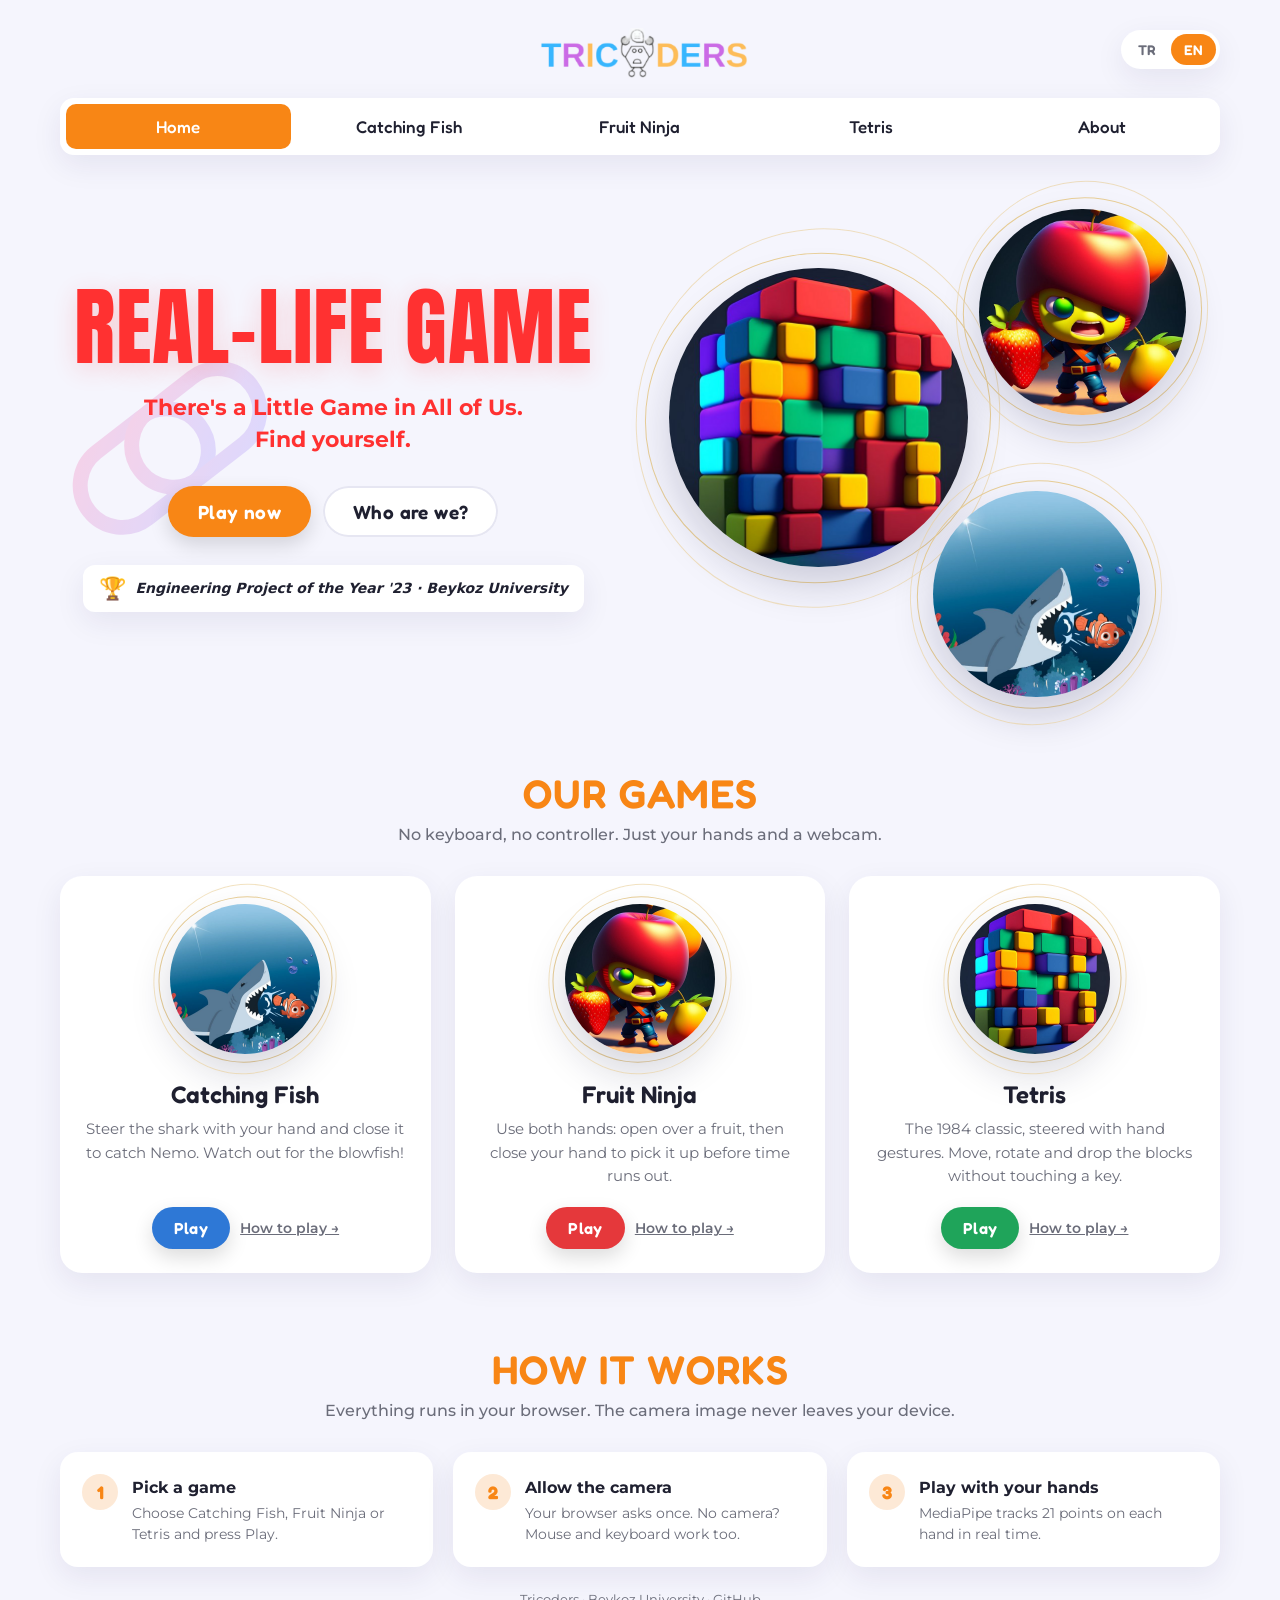
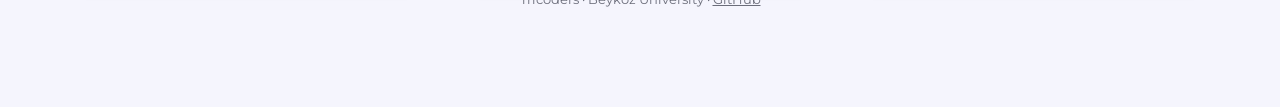
==== commit 3f0cbf07: "Add Turkish/English language switch and LinkedIn post The site and all three games now come in Turki" ====
--- a/web/index.html
+++ b/web/index.html
@@ -39,7 +39,30 @@
     .wrap { max-width: 1200px; margin: 0 auto; padding: 0 20px 64px; }
 
     /* ---------- header + nav ---------- */
-    header { padding: 28px 0 6px; display: flex; justify-content: center; }
+    header { padding: 28px 0 6px; display: flex; justify-content: center; position: relative; }
+    .lang {
+      position: absolute;
+      right: 0;
+      top: 30px;
+      display: flex;
+      padding: 4px;
+      gap: 2px;
+      border-radius: 999px;
+      background: var(--surface);
+      box-shadow: var(--shadow);
+    }
+    .lang button {
+      border: 0;
+      background: none;
+      padding: 7px 13px;
+      border-radius: 999px;
+      font-family: "Fredoka", sans-serif;
+      font-weight: 600;
+      font-size: 14px;
+      color: var(--muted);
+      cursor: pointer;
+    }
+    .lang button[aria-pressed="true"] { background: var(--orange); color: #fff; }
     header img { width: min(360px, 76%); height: auto; }
     nav {
       display: flex;
@@ -380,6 +403,27 @@
     .entries { margin-top: 20px; font-size: 14px; color: var(--muted); }
     .entries div { padding: 10px 0; border-top: 1px solid var(--border); }
 
+    .linkedin {
+      max-width: 860px;
+      margin: 28px auto 0;
+      background: var(--surface);
+      border-radius: 22px;
+      padding: 30px 32px;
+      box-shadow: var(--shadow);
+      text-align: center;
+    }
+    .linkedin h3 { margin: 0 0 6px; font-family: "Fredoka", sans-serif; font-size: 22px; font-weight: 600; }
+    .linkedin p { margin: 0 0 20px; color: var(--muted); font-size: 14px; }
+    .linkedin iframe {
+      width: 100%;
+      max-width: 520px;
+      height: 760px;
+      border: 0;
+      border-radius: 12px;
+      background: var(--bg);
+    }
+    .linkedin .open { display: inline-block; margin-top: 14px; font-weight: 600; font-size: 14px; color: #0a66c2; }
+
     footer { text-align: center; color: var(--muted); font-size: 13px; padding: 24px 0 36px; }
 
     /* ---------- responsive ---------- */
@@ -394,6 +438,10 @@
     }
     @media (max-width: 600px) {
       .wrap { padding: 0 16px 48px; }
+      header { flex-direction: column; align-items: center; gap: 12px; }
+      .lang { position: static; }
+      .linkedin { padding: 22px 12px; }
+      .linkedin iframe { height: 640px; }
       nav { flex-wrap: wrap; }
       nav a { flex: 1 1 30%; font-size: 15px; padding: 10px 4px; }
       .grid2 { grid-template-columns: 1fr; }
@@ -408,14 +456,20 @@
 </head>
 <body>
   <div class="wrap">
-    <header><img src="assets/site/logo.png" alt="Tricoders"></header>
+    <header>
+      <img src="assets/site/logo.png" alt="Tricoders">
+      <div class="lang" role="group" aria-label="Language">
+        <button type="button" data-lang="tr">TR</button>
+        <button type="button" data-lang="en">EN</button>
+      </div>
+    </header>
 
     <nav>
-      <a href="#home" data-tab="home">Home</a>
+      <a href="#home" data-tab="home" data-i18n="nav.home">Home</a>
       <a href="#catching-fish" data-tab="catching-fish">Catching Fish</a>
       <a href="#fruit-ninja" data-tab="fruit-ninja">Fruit Ninja</a>
       <a href="#tetris" data-tab="tetris">Tetris</a>
-      <a href="#about" data-tab="about">About</a>
+      <a href="#about" data-tab="about" data-i18n="nav.about">About</a>
     </nav>
 
     <!-- HOME -->
@@ -433,13 +487,13 @@
               <rect x="110" y="105" width="150" height="90" rx="45"/>
             </g>
           </svg>
-          <h1>REAL-LIFE GAME</h1>
-          <p class="tagline">There's a Little Game in All of Us.<br>Find yourself.</p>
+          <h1 data-i18n="hero.title">REAL-LIFE GAME</h1>
+          <p class="tagline" data-i18n="hero.tagline">There's a Little Game in All of Us.<br>Find yourself.</p>
           <div class="hero-cta">
-            <a class="btn orange" href="#games">Play now</a>
-            <a class="btn ghost" href="#about">Who are we?</a>
+            <a class="btn orange" href="#games" data-i18n="hero.play">Play now</a>
+            <a class="btn ghost" href="#about" data-i18n="hero.who">Who are we?</a>
           </div>
-          <div class="award"><span>🏆</span> Engineering Project of the Year '23 · Beykoz University</div>
+          <div class="award"><span>🏆</span> <em data-i18n="award">Engineering Project of the Year '23 · Beykoz University</em></div>
         </div>
         <div class="cluster" aria-hidden="true">
           <div class="orb o1"><img src="assets/site/game-tetris.jpg" alt=""></div>
@@ -448,35 +502,35 @@
         </div>
       </div>
 
-      <h2 class="section-title" id="games">OUR GAMES</h2>
-      <p class="section-sub">No keyboard, no controller. Just your hands and a webcam.</p>
+      <h2 class="section-title" id="games" data-i18n="games.title">OUR GAMES</h2>
+      <p class="section-sub" data-i18n="games.sub">No keyboard, no controller. Just your hands and a webcam.</p>
       <div class="cards">
         <div class="card">
           <div class="orb"><img src="assets/site/game-fish.jpg" alt="Catching Fish"></div>
           <h3>Catching Fish</h3>
-          <p>Steer the shark with your hand and close it to catch Nemo. Watch out for the blowfish!</p>
-          <div class="links"><a class="btn blue" href="games/catching-fish.html">Play</a><a class="more" href="#catching-fish">How to play →</a></div>
+          <p data-i18n="card.fish">Steer the shark with your hand and close it to catch Nemo. Watch out for the blowfish!</p>
+          <div class="links"><a class="btn blue" href="games/catching-fish.html" data-i18n="card.play">Play</a><a class="more" href="#catching-fish" data-i18n="card.how">How to play →</a></div>
         </div>
         <div class="card">
           <div class="orb"><img src="assets/site/game-fruit.jpg" alt="Fruit Ninja"></div>
           <h3>Fruit Ninja</h3>
-          <p>Use both hands: open over a fruit, then close your hand to pick it up before time runs out.</p>
-          <div class="links"><a class="btn red" href="games/fruit-ninja.html">Play</a><a class="more" href="#fruit-ninja">How to play →</a></div>
+          <p data-i18n="card.fruit">Use both hands: open over a fruit, then close your hand to pick it up before time runs out.</p>
+          <div class="links"><a class="btn red" href="games/fruit-ninja.html" data-i18n="card.play">Play</a><a class="more" href="#fruit-ninja" data-i18n="card.how">How to play →</a></div>
         </div>
         <div class="card">
           <div class="orb"><img src="assets/site/game-tetris.jpg" alt="Tetris"></div>
           <h3>Tetris</h3>
-          <p>The 1984 classic, steered with hand gestures. Move, rotate and drop the blocks without touching a key.</p>
-          <div class="links"><a class="btn green" href="games/tetris.html">Play</a><a class="more" href="#tetris">How to play →</a></div>
-        </div>
-      </div>
-
-      <h2 class="section-title">HOW IT WORKS</h2>
-      <p class="section-sub">Everything runs in your browser. The camera image never leaves your device.</p>
+          <p data-i18n="card.tetris">The 1984 classic, steered with hand gestures. Move, rotate and drop the blocks without touching a key.</p>
+          <div class="links"><a class="btn green" href="games/tetris.html" data-i18n="card.play">Play</a><a class="more" href="#tetris" data-i18n="card.how">How to play →</a></div>
+        </div>
+      </div>
+
+      <h2 class="section-title" data-i18n="how.title">HOW IT WORKS</h2>
+      <p class="section-sub" data-i18n="how.sub">Everything runs in your browser. The camera image never leaves your device.</p>
       <div class="steps">
-        <div class="step"><b>1</b><div><h4>Pick a game</h4><p>Choose Catching Fish, Fruit Ninja or Tetris and press Play.</p></div></div>
-        <div class="step"><b>2</b><div><h4>Allow the camera</h4><p>Your browser asks once. No camera? Mouse and keyboard work too.</p></div></div>
-        <div class="step"><b>3</b><div><h4>Play with your hands</h4><p>MediaPipe tracks 21 points on each hand in real time.</p></div></div>
+        <div class="step"><b>1</b><div><h4 data-i18n="how.1t">Pick a game</h4><p data-i18n="how.1">Choose Catching Fish, Fruit Ninja or Tetris and press Play.</p></div></div>
+        <div class="step"><b>2</b><div><h4 data-i18n="how.2t">Allow the camera</h4><p data-i18n="how.2">Your browser asks once. No camera? Mouse and keyboard work too.</p></div></div>
+        <div class="step"><b>3</b><div><h4 data-i18n="how.3t">Play with your hands</h4><p data-i18n="how.3">MediaPipe tracks 21 points on each hand in real time.</p></div></div>
       </div>
     </section>
 
@@ -486,20 +540,20 @@
         <div class="orb"><img src="assets/site/game-fish.jpg" alt="A shark chasing Nemo"></div>
         <div>
           <h2>Catching Fish</h2>
-          <p class="desc"><span class="hl">The game is catching fish. An exciting adventure inspired by the beloved film "Finding Nemo". In order not to starve the shark, you have to eat the Nemo. Just open and close your hand for the shark to catch the Nemo. You have 60 seconds, be quick. Be careful, don't eat the blowfish while you try to catch the Nemo.</span></p>
+          <p class="desc"><span class="hl" data-i18n="desc.fish">The game is catching fish. An exciting adventure inspired by the beloved film "Finding Nemo". In order not to starve the shark, you have to eat the Nemo. Just open and close your hand for the shark to catch the Nemo. You have 60 seconds, be quick. Be careful, don't eat the blowfish while you try to catch the Nemo.</span></p>
           <div class="hint">
-            <span class="hint-label">HINT:</span>
+            <span class="hint-label" data-i18n="hint.title">HINT:</span>
             <div class="hint-row center">
               <div class="hint-item"><img src="assets/hints/open.svg" alt="Open hand"></div>
-              <div class="hint-item"><svg viewBox="0 0 120 60" fill="none" stroke="#222" stroke-width="5" stroke-linecap="round" stroke-linejoin="round"><path d="M6 52 C20 20 48 12 58 30 C66 46 46 50 50 34 C56 14 86 8 108 16"/><path d="M96 6 L110 16 L98 28"/></svg><b>CATCHING</b></div>
+              <div class="hint-item"><svg viewBox="0 0 120 60" fill="none" stroke="#222" stroke-width="5" stroke-linecap="round" stroke-linejoin="round"><path d="M6 52 C20 20 48 12 58 30 C66 46 46 50 50 34 C56 14 86 8 108 16"/><path d="M96 6 L110 16 L98 28"/></svg><b data-i18n="hint.catching">CATCHING</b></div>
               <div class="hint-item"><img src="assets/hints/fist.svg" alt="Closed hand"></div>
             </div>
           </div>
           <div class="actions">
-            <a class="btn blue" href="games/catching-fish.html">PLAY CATCHING FISH</a>
-            <a class="btn ghost" href="https://github.com/elif1906/Catching-fish" target="_blank" rel="noopener">Download</a>
+            <a class="btn blue" href="games/catching-fish.html" data-i18n="play.fish">PLAY CATCHING FISH</a>
+            <a class="btn ghost" href="https://github.com/elif1906/Catching-fish" target="_blank" rel="noopener" data-i18n="download">Download</a>
           </div>
-          <p class="note">Kameran açılır, elini aç-kapa yaparak köpek balığını yönet. Kamera yoksa fare ile de oynanır.</p>
+          <p class="note" data-i18n="note.fish"></p>
         </div>
       </div>
     </section>
@@ -510,20 +564,20 @@
         <div class="orb"><img src="assets/site/game-fruit.jpg" alt="An apple ninja with fruits"></div>
         <div>
           <h2>Fruit Ninja</h2>
-          <p class="desc"><span class="hl">Are you seeking an immersive gaming experience? Discover the thrill of playing this game using both hands, a new approach that deviates from the conventional phone-based gameplay. Envision your hands transforming into razor-sharp blades as you obliterate a variety of fruits, unlocking a sense of exhilaration like never before.</span></p>
+          <p class="desc"><span class="hl" data-i18n="desc.fruit">Are you seeking an immersive gaming experience? Discover the thrill of playing this game using both hands, a new approach that deviates from the conventional phone-based gameplay. Envision your hands transforming into razor-sharp blades as you obliterate a variety of fruits, unlocking a sense of exhilaration like never before.</span></p>
           <div class="hint">
-            <span class="hint-label">HINT:</span>
+            <span class="hint-label" data-i18n="hint.title">HINT:</span>
             <div class="hint-row center">
               <div class="hint-item"><img src="assets/hints/open.svg" alt="Open hand"></div>
-              <div class="hint-item"><svg viewBox="0 0 120 60" fill="none" stroke="#222" stroke-width="5" stroke-linecap="round" stroke-linejoin="round"><path d="M6 52 C20 20 48 12 58 30 C66 46 46 50 50 34 C56 14 86 8 108 16"/><path d="M96 6 L110 16 L98 28"/></svg><b>PICK UP</b></div>
+              <div class="hint-item"><svg viewBox="0 0 120 60" fill="none" stroke="#222" stroke-width="5" stroke-linecap="round" stroke-linejoin="round"><path d="M6 52 C20 20 48 12 58 30 C66 46 46 50 50 34 C56 14 86 8 108 16"/><path d="M96 6 L110 16 L98 28"/></svg><b data-i18n="hint.pickup">PICK UP</b></div>
               <div class="hint-item"><img src="assets/hints/fist.svg" alt="Closed hand"></div>
             </div>
           </div>
           <div class="actions">
-            <a class="btn red" href="games/fruit-ninja.html">PLAY FRUIT NINJA</a>
-            <a class="btn ghost" href="https://github.com/elif1906/FruitAl" target="_blank" rel="noopener">Download</a>
+            <a class="btn red" href="games/fruit-ninja.html" data-i18n="play.fruit">PLAY FRUIT NINJA</a>
+            <a class="btn ghost" href="https://github.com/elif1906/FruitAl" target="_blank" rel="noopener" data-i18n="download">Download</a>
           </div>
-          <p class="note">İki elinle de oynayabilirsin: meyvenin üstünde elini aç, sonra kapatıp yakala.</p>
+          <p class="note" data-i18n="note.fruit"></p>
         </div>
       </div>
     </section>
@@ -534,71 +588,177 @@
         <div class="orb"><img src="assets/site/game-tetris.jpg" alt="Colourful tetris blocks"></div>
         <div>
           <h2>Tetris</h2>
-          <p class="desc"><span class="hl">Did you know that the first Tetris game appeared in 1984? However, we have revitalized this beloved game using cutting-edge technologies, bringing it into the modern era of 2023. All you have to do is give directions to the blocks with your hands. Experience the thrill of this ambitious adaptation, as you challenge yourself.</span></p>
+          <p class="desc"><span class="hl" data-i18n="desc.tetris">Did you know that the first Tetris game appeared in 1984? However, we have revitalized this beloved game using cutting-edge technologies, bringing it into the modern era of 2023. All you have to do is give directions to the blocks with your hands. Experience the thrill of this ambitious adaptation, as you challenge yourself.</span></p>
           <div class="hint">
-            <span class="hint-label">HINT:</span>
+            <span class="hint-label" data-i18n="hint.title">HINT:</span>
             <div class="hint-row">
-              <div class="hint-item"><img src="assets/hints/thumb.svg" alt="Fist with thumb out"><b>GO LEFT</b><svg viewBox="0 0 120 30" fill="none" stroke="#222" stroke-width="5" stroke-linecap="round" stroke-linejoin="round"><path d="M112 15 H10 M24 4 L10 15 L24 26"/></svg></div>
-              <div class="hint-item"><img src="assets/hints/pinky.svg" alt="Fist with pinky up"><b>GO RIGHT</b><svg viewBox="0 0 120 30" fill="none" stroke="#222" stroke-width="5" stroke-linecap="round" stroke-linejoin="round"><path d="M8 15 H110 M96 4 L110 15 L96 26"/></svg></div>
-              <div class="hint-item"><img src="assets/hints/open.svg" alt="Open hand"><b>ROTATES</b><svg class="rot" viewBox="0 0 60 60" fill="none" stroke="#222" stroke-width="5" stroke-linecap="round" stroke-linejoin="round"><path d="M44 16 A20 20 0 1 1 16 18"/><path d="M8 10 L16 18 L6 24"/></svg></div>
-              <div class="hint-item"><span class="no-hand">NO HAND</span><b>GO DOWN</b><svg class="down" viewBox="0 0 30 60" fill="none" stroke="#222" stroke-width="5" stroke-linecap="round" stroke-linejoin="round"><path d="M15 4 V54 M4 42 L15 54 L26 42"/></svg></div>
+              <div class="hint-item"><img src="assets/hints/thumb.svg" alt="Fist with thumb out"><b data-i18n="hint.left">GO LEFT</b><svg viewBox="0 0 120 30" fill="none" stroke="#222" stroke-width="5" stroke-linecap="round" stroke-linejoin="round"><path d="M112 15 H10 M24 4 L10 15 L24 26"/></svg></div>
+              <div class="hint-item"><img src="assets/hints/pinky.svg" alt="Fist with pinky up"><b data-i18n="hint.right">GO RIGHT</b><svg viewBox="0 0 120 30" fill="none" stroke="#222" stroke-width="5" stroke-linecap="round" stroke-linejoin="round"><path d="M8 15 H110 M96 4 L110 15 L96 26"/></svg></div>
+              <div class="hint-item"><img src="assets/hints/open.svg" alt="Open hand"><b data-i18n="hint.rotate">ROTATES</b><svg class="rot" viewBox="0 0 60 60" fill="none" stroke="#222" stroke-width="5" stroke-linecap="round" stroke-linejoin="round"><path d="M44 16 A20 20 0 1 1 16 18"/><path d="M8 10 L16 18 L6 24"/></svg></div>
+              <div class="hint-item"><span class="no-hand" data-i18n="hint.nohand">NO HAND</span><b data-i18n="hint.down">GO DOWN</b><svg class="down" viewBox="0 0 30 60" fill="none" stroke="#222" stroke-width="5" stroke-linecap="round" stroke-linejoin="round"><path d="M15 4 V54 M4 42 L15 54 L26 42"/></svg></div>
             </div>
           </div>
           <div class="actions">
-            <a class="btn green" href="games/tetris.html">PLAY TETRIS</a>
-            <a class="btn ghost" href="https://github.com/elif1906/TetrisAl" target="_blank" rel="noopener">Download</a>
+            <a class="btn green" href="games/tetris.html" data-i18n="play.tetris">PLAY TETRIS</a>
+            <a class="btn ghost" href="https://github.com/elif1906/TetrisAl" target="_blank" rel="noopener" data-i18n="download">Download</a>
           </div>
-          <p class="note">Blokları el hareketlerinle yönet. Klavyenin ok tuşları da çalışır.</p>
+          <p class="note" data-i18n="note.tetris"></p>
         </div>
       </div>
     </section>
 
     <!-- ABOUT -->
     <section id="about">
-      <h2 class="section-title" style="margin-top: 8px">WHO ARE WE ?</h2>
-      <p class="section-sub">Beykoz University · 2022–2023</p>
+      <h2 class="section-title" style="margin-top: 8px" data-i18n="about.title">WHO ARE WE ?</h2>
+      <p class="section-sub" data-i18n="about.sub">Beykoz University · 2022–2023</p>
       <div class="team">
         <div class="member">
           <div class="photo"><img src="assets/site/team-sevval.jpg" alt="Şevval Kalkavan"></div>
-          <div class="info"><div class="name">Şevval Kalkavan</div><div class="role">Computer Vision</div></div>
+          <div class="info"><div class="name">Şevval Kalkavan</div><div class="role" data-i18n="role.cv">Computer Vision</div></div>
         </div>
         <div class="member">
           <div class="photo"><img src="assets/site/team-kubra.jpg" alt="Kübra Bahadır"></div>
-          <div class="info"><div class="name">Kübra Bahadır</div><div class="role">Web Interface Design</div></div>
+          <div class="info"><div class="name">Kübra Bahadır</div><div class="role" data-i18n="role.web">Web Interface Design</div></div>
         </div>
         <div class="member">
           <div class="photo"><img src="assets/site/team-elif.jpg" alt="Elif Nur Aslıhan Celepoğlu"></div>
-          <div class="info"><div class="name">Elif Nur Aslıhan Celepoğlu</div><div class="role">Game Development</div></div>
+          <div class="info"><div class="name">Elif Nur Aslıhan Celepoğlu</div><div class="role" data-i18n="role.game">Game Development</div></div>
         </div>
       </div>
 
       <div class="story">
-        <h3>🏆 Engineering Project of the Year '23</h3>
-        <p>Tricoders, a real-life game controlled with human hand gestures, received the Engineering Project of the Year award at Beykoz University in the 2022–2023 third-grade category.</p>
-        <p>We wanted to re-present familiar games with an innovative idea: instead of a keyboard, the games follow your hand movements, so you can experience them in a more physical way.</p>
+        <h3 data-i18n="story.title">🏆 Engineering Project of the Year '23</h3>
+        <p data-i18n="story.1">Tricoders, a real-life game controlled with human hand gestures, received the Engineering Project of the Year award at Beykoz University in the 2022–2023 third-grade category.</p>
+        <p data-i18n="story.2">We wanted to re-present familiar games with an innovative idea: instead of a keyboard, the games follow your hand movements, so you can experience them in a more physical way.</p>
         <div class="tags"><span>Python</span><span>OpenCV</span><span>MediaPipe</span><span>Pygame</span><span>Streamlit</span><span>JavaScript</span></div>
       </div>
 
+      <div class="linkedin">
+        <h3 data-i18n="li.title">Tricoders on LinkedIn</h3>
+        <p data-i18n="li.sub">Our award, as announced by our instructor Mustafa Yıldız.</p>
+        <iframe src="https://www.linkedin.com/embed/feed/update/urn:li:share:7086584277244518400" title="LinkedIn post about the Tricoders award" loading="lazy" allowfullscreen></iframe>
+        <br><a class="open" href="https://www.linkedin.com/posts/elif-nur-asl%C4%B1han-celepo%C4%9Flu_share-7086584277244518400-gU6V/" target="_blank" rel="noopener" data-i18n="li.open">Open on LinkedIn ↗</a>
+      </div>
+
       <form class="feedback" id="feedback">
-        <h3>We are waiting for your comments 😎</h3>
+        <h3 data-i18n="form.title">We are waiting for your comments 😎</h3>
         <div class="grid2">
-          <div><label for="f-name">Name</label><input id="f-name" required></div>
-          <div><label for="f-last">Last name</label><input id="f-last"></div>
-          <div><label for="f-age">Age</label><input id="f-age" type="number" min="0" max="120"></div>
-          <div><label for="f-game">Favorite game</label><input id="f-game"></div>
-          <div><label for="f-fish">Catching Fish score [0–10]</label><input id="f-fish" type="number" min="0" max="10"></div>
-          <div><label for="f-fruit">Fruit Ninja score [0–10]</label><input id="f-fruit" type="number" min="0" max="10"></div>
-          <div><label for="f-tetris">Tetris score [0–10]</label><input id="f-tetris" type="number" min="0" max="10"></div>
-        </div>
-        <button type="submit">Sign the form</button><span class="success" id="f-ok" hidden>Form signed successfully.</span>
+          <div><label for="f-name" data-i18n="form.name">Name</label><input id="f-name" required></div>
+          <div><label for="f-last" data-i18n="form.last">Last name</label><input id="f-last"></div>
+          <div><label for="f-age" data-i18n="form.age">Age</label><input id="f-age" type="number" min="0" max="120"></div>
+          <div><label for="f-game" data-i18n="form.game">Favorite game</label><input id="f-game"></div>
+          <div><label for="f-fish" data-i18n="form.fish">Catching Fish score [0–10]</label><input id="f-fish" type="number" min="0" max="10"></div>
+          <div><label for="f-fruit" data-i18n="form.fruit">Fruit Ninja score [0–10]</label><input id="f-fruit" type="number" min="0" max="10"></div>
+          <div><label for="f-tetris" data-i18n="form.tetris">Tetris score [0–10]</label><input id="f-tetris" type="number" min="0" max="10"></div>
+        </div>
+        <button type="submit" data-i18n="form.submit">Sign the form</button><span class="success" id="f-ok" data-i18n="form.ok" hidden>Form signed successfully.</span>
         <div class="entries" id="entries"></div>
       </form>
     </section>
 
-    <footer>Tricoders · Beykoz University · <a href="https://github.com/elif1906/TricodersWebsite" target="_blank" rel="noopener">GitHub</a></footer>
+    <footer><span data-i18n="footer">Tricoders · Beykoz University</span> · <a href="https://github.com/elif1906/TricodersWebsite" target="_blank" rel="noopener">GitHub</a></footer>
   </div>
 
   <script>
+    // ---------- languages: Turkish / English ----------
+    const I18N = {
+      en: {
+        "doc.title": "Tricoders · Real-Life Games",
+        "nav.home": "Home", "nav.about": "About",
+        "hero.title": "REAL-LIFE GAME",
+        "hero.tagline": "There's a Little Game in All of Us.<br>Find yourself.",
+        "hero.play": "Play now", "hero.who": "Who are we?",
+        "award": "Engineering Project of the Year '23 · Beykoz University",
+        "games.title": "OUR GAMES", "games.sub": "No keyboard, no controller. Just your hands and a webcam.",
+        "card.fish": "Steer the shark with your hand and close it to catch Nemo. Watch out for the blowfish!",
+        "card.fruit": "Use both hands: open over a fruit, then close your hand to pick it up before time runs out.",
+        "card.tetris": "The 1984 classic, steered with hand gestures. Move, rotate and drop the blocks without touching a key.",
+        "card.play": "Play", "card.how": "How to play →",
+        "how.title": "HOW IT WORKS", "how.sub": "Everything runs in your browser. The camera image never leaves your device.",
+        "how.1t": "Pick a game", "how.1": "Choose Catching Fish, Fruit Ninja or Tetris and press Play.",
+        "how.2t": "Allow the camera", "how.2": "Your browser asks once. No camera? Mouse and keyboard work too.",
+        "how.3t": "Play with your hands", "how.3": "MediaPipe tracks 21 points on each hand in real time.",
+        "desc.fish": "The game is catching fish. An exciting adventure inspired by the beloved film \"Finding Nemo\". In order not to starve the shark, you have to eat the Nemo. Just open and close your hand for the shark to catch the Nemo. You have 60 seconds, be quick. Be careful, don't eat the blowfish while you try to catch the Nemo.",
+        "desc.fruit": "Are you seeking an immersive gaming experience? Discover the thrill of playing this game using both hands, a new approach that deviates from the conventional phone-based gameplay. Envision your hands transforming into razor-sharp blades as you obliterate a variety of fruits, unlocking a sense of exhilaration like never before.",
+        "desc.tetris": "Did you know that the first Tetris game appeared in 1984? However, we have revitalized this beloved game using cutting-edge technologies, bringing it into the modern era of 2023. All you have to do is give directions to the blocks with your hands. Experience the thrill of this ambitious adaptation, as you challenge yourself.",
+        "hint.title": "HINT:", "hint.catching": "CATCHING", "hint.pickup": "PICK UP",
+        "hint.left": "GO LEFT", "hint.right": "GO RIGHT", "hint.rotate": "ROTATES", "hint.nohand": "NO HAND", "hint.down": "GO DOWN",
+        "play.fish": "PLAY CATCHING FISH", "play.fruit": "PLAY FRUIT NINJA", "play.tetris": "PLAY TETRIS",
+        "download": "Download",
+        "note.fish": "Your camera opens; steer the shark by opening and closing your hand. No camera? You can play with the mouse.",
+        "note.fruit": "You can play with both hands: open your hand over a fruit, then close it to catch it.",
+        "note.tetris": "Control the blocks with hand gestures. The arrow keys on your keyboard work too.",
+        "about.title": "WHO ARE WE ?", "about.sub": "Beykoz University · 2022–2023",
+        "role.cv": "Computer Vision", "role.web": "Web Interface Design", "role.game": "Game Development",
+        "story.title": "🏆 Engineering Project of the Year '23",
+        "story.1": "Tricoders, a real-life game controlled with human hand gestures, received the Engineering Project of the Year award at Beykoz University in the 2022–2023 third-grade category.",
+        "story.2": "We wanted to re-present familiar games with an innovative idea: instead of a keyboard, the games follow your hand movements, so you can experience them in a more physical way.",
+        "li.title": "Tricoders on LinkedIn", "li.sub": "Our award, as announced by our instructor Mustafa Yıldız.", "li.open": "Open on LinkedIn ↗",
+        "form.title": "We are waiting for your comments 😎",
+        "form.name": "Name", "form.last": "Last name", "form.age": "Age", "form.game": "Favorite game",
+        "form.fish": "Catching Fish score [0–10]", "form.fruit": "Fruit Ninja score [0–10]", "form.tetris": "Tetris score [0–10]",
+        "form.submit": "Sign the form", "form.ok": "Form signed successfully.",
+        "footer": "Tricoders · Beykoz University",
+      },
+      tr: {
+        "doc.title": "Tricoders · Gerçek Hayat Oyunları",
+        "nav.home": "Ana Sayfa", "nav.about": "Hakkımızda",
+        "hero.title": "GERÇEK HAYAT OYUNU",
+        "hero.tagline": "Hepimizin içinde küçük bir oyun var.<br>Kendini bul.",
+        "hero.play": "Hemen oyna", "hero.who": "Biz kimiz?",
+        "award": "Yılın Mühendislik Projesi '23 · Beykoz Üniversitesi",
+        "games.title": "OYUNLARIMIZ", "games.sub": "Klavye yok, kumanda yok. Sadece ellerin ve bir kamera.",
+        "card.fish": "Köpek balığını elinle yönet, elini kapatıp Nemo'yu yakala. Balon balığına dikkat!",
+        "card.fruit": "İki elini de kullan: meyvenin üstünde elini aç, süre bitmeden kapatıp meyveyi kap.",
+        "card.tetris": "1984'ün efsane oyunu, el hareketleriyle. Blokları hiçbir tuşa dokunmadan kaydır, döndür, indir.",
+        "card.play": "Oyna", "card.how": "Nasıl oynanır →",
+        "how.title": "NASIL ÇALIŞIR", "how.sub": "Her şey tarayıcında çalışır. Kamera görüntün cihazından hiç çıkmaz.",
+        "how.1t": "Bir oyun seç", "how.1": "Catching Fish, Fruit Ninja ya da Tetris'i seç ve Oyna'ya bas.",
+        "how.2t": "Kameraya izin ver", "how.2": "Tarayıcın bir kez sorar. Kameran yoksa fare ve klavye de çalışır.",
+        "how.3t": "Ellerinle oyna", "how.3": "MediaPipe her elindeki 21 noktayı gerçek zamanlı takip eder.",
+        "desc.fish": "Oyunumuz balık yakalama. Sevilen \"Kayıp Balık Nemo\" filminden ilham alan heyecanlı bir macera. Köpek balığını aç bırakmamak için Nemo'yu yemen gerekiyor. Köpek balığının Nemo'yu yakalaması için elini açıp kapatman yeterli. 60 saniyen var, çabuk ol. Nemo'yu yakalamaya çalışırken balon balığını yememeye dikkat et.",
+        "desc.fruit": "Seni içine çeken bir oyun deneyimi mi arıyorsun? Bu oyunu iki elinle oynamanın heyecanını keşfet: alışılmış telefon oyunlarından farklı, yepyeni bir yaklaşım. Ellerinin keskin kılıçlara dönüştüğünü ve meyveleri bir bir yok ettiğini hayal et; daha önce hiç yaşamadığın bir coşkuyu hisset.",
+        "desc.tetris": "İlk Tetris oyununun 1984'te çıktığını biliyor muydun? Biz bu sevilen oyunu en yeni teknolojilerle yeniden canlandırıp 2023'e taşıdık. Tek yapman gereken bloklara ellerinle yön vermek. Kendine meydan okurken bu iddialı uyarlamanın heyecanını yaşa.",
+        "hint.title": "İPUCU:", "hint.catching": "YAKALA", "hint.pickup": "KAP",
+        "hint.left": "SOLA", "hint.right": "SAĞA", "hint.rotate": "DÖNDÜR", "hint.nohand": "EL YOK", "hint.down": "AŞAĞI",
+        "play.fish": "CATCHING FISH OYNA", "play.fruit": "FRUIT NINJA OYNA", "play.tetris": "TETRIS OYNA",
+        "download": "İndir",
+        "note.fish": "Kameran açılır, elini aç-kapa yaparak köpek balığını yönet. Kamera yoksa fare ile de oynanır.",
+        "note.fruit": "İki elinle de oynayabilirsin: meyvenin üstünde elini aç, sonra kapatıp yakala.",
+        "note.tetris": "Blokları el hareketlerinle yönet. Klavyenin ok tuşları da çalışır.",
+        "about.title": "BİZ KİMİZ ?", "about.sub": "Beykoz Üniversitesi · 2022–2023",
+        "role.cv": "Bilgisayarlı Görü", "role.web": "Web Arayüz Tasarımı", "role.game": "Oyun Geliştirme",
+        "story.title": "🏆 Yılın Mühendislik Projesi '23",
+        "story.1": "El hareketleriyle kontrol edilen gerçek hayat oyunu Tricoders, Beykoz Üniversitesi'nde 2022–2023 3. sınıf kategorisinde Yılın Mühendislik Projesi ödülünü aldı.",
+        "story.2": "Bildiğimiz oyunları yenilikçi bir fikirle yeniden sunmak istedik: oyunlar klavye yerine el hareketlerini takip ediyor, böylece onları çok daha fiziksel bir şekilde deneyimliyorsun.",
+        "li.title": "LinkedIn'de Tricoders", "li.sub": "Hocamız Mustafa Yıldız'ın ödülümüzü duyurduğu paylaşım.", "li.open": "LinkedIn'de aç ↗",
+        "form.title": "Yorumlarını bekliyoruz 😎",
+        "form.name": "Ad", "form.last": "Soyad", "form.age": "Yaş", "form.game": "En sevdiğin oyun",
+        "form.fish": "Catching Fish puanın [0–10]", "form.fruit": "Fruit Ninja puanın [0–10]", "form.tetris": "Tetris puanın [0–10]",
+        "form.submit": "Formu gönder", "form.ok": "Form başarıyla gönderildi.",
+        "footer": "Tricoders · Beykoz Üniversitesi",
+      },
+    };
+    const LANG_KEY = "tricoders-lang";
+    function savedLang() {
+      try { const l = localStorage.getItem(LANG_KEY); if (l === "tr" || l === "en") return l; } catch {}
+      // first visit: follow the browser language
+      return (navigator.languages || [navigator.language]).some((l) => /^tr\b/i.test(l)) ? "tr" : "en";
+    }
+    function setLang(lang) {
+      const dict = I18N[lang];
+      document.documentElement.lang = lang;
+      document.title = dict["doc.title"];
+      document.querySelectorAll("[data-i18n]").forEach((el) => {
+        const text = dict[el.dataset.i18n];
+        if (text !== undefined) el.innerHTML = text;
+      });
+      document.querySelectorAll(".lang button").forEach((b) => b.setAttribute("aria-pressed", String(b.dataset.lang === lang)));
+      try { localStorage.setItem(LANG_KEY, lang); } catch {}
+    }
+    document.querySelectorAll(".lang button").forEach((b) => b.addEventListener("click", () => setLang(b.dataset.lang)));
+    setLang(savedLang());
+
     const tabs = ["home", "catching-fish", "fruit-ninja", "tetris", "about"];
     function show() {
       const hash = location.hash.slice(1);
